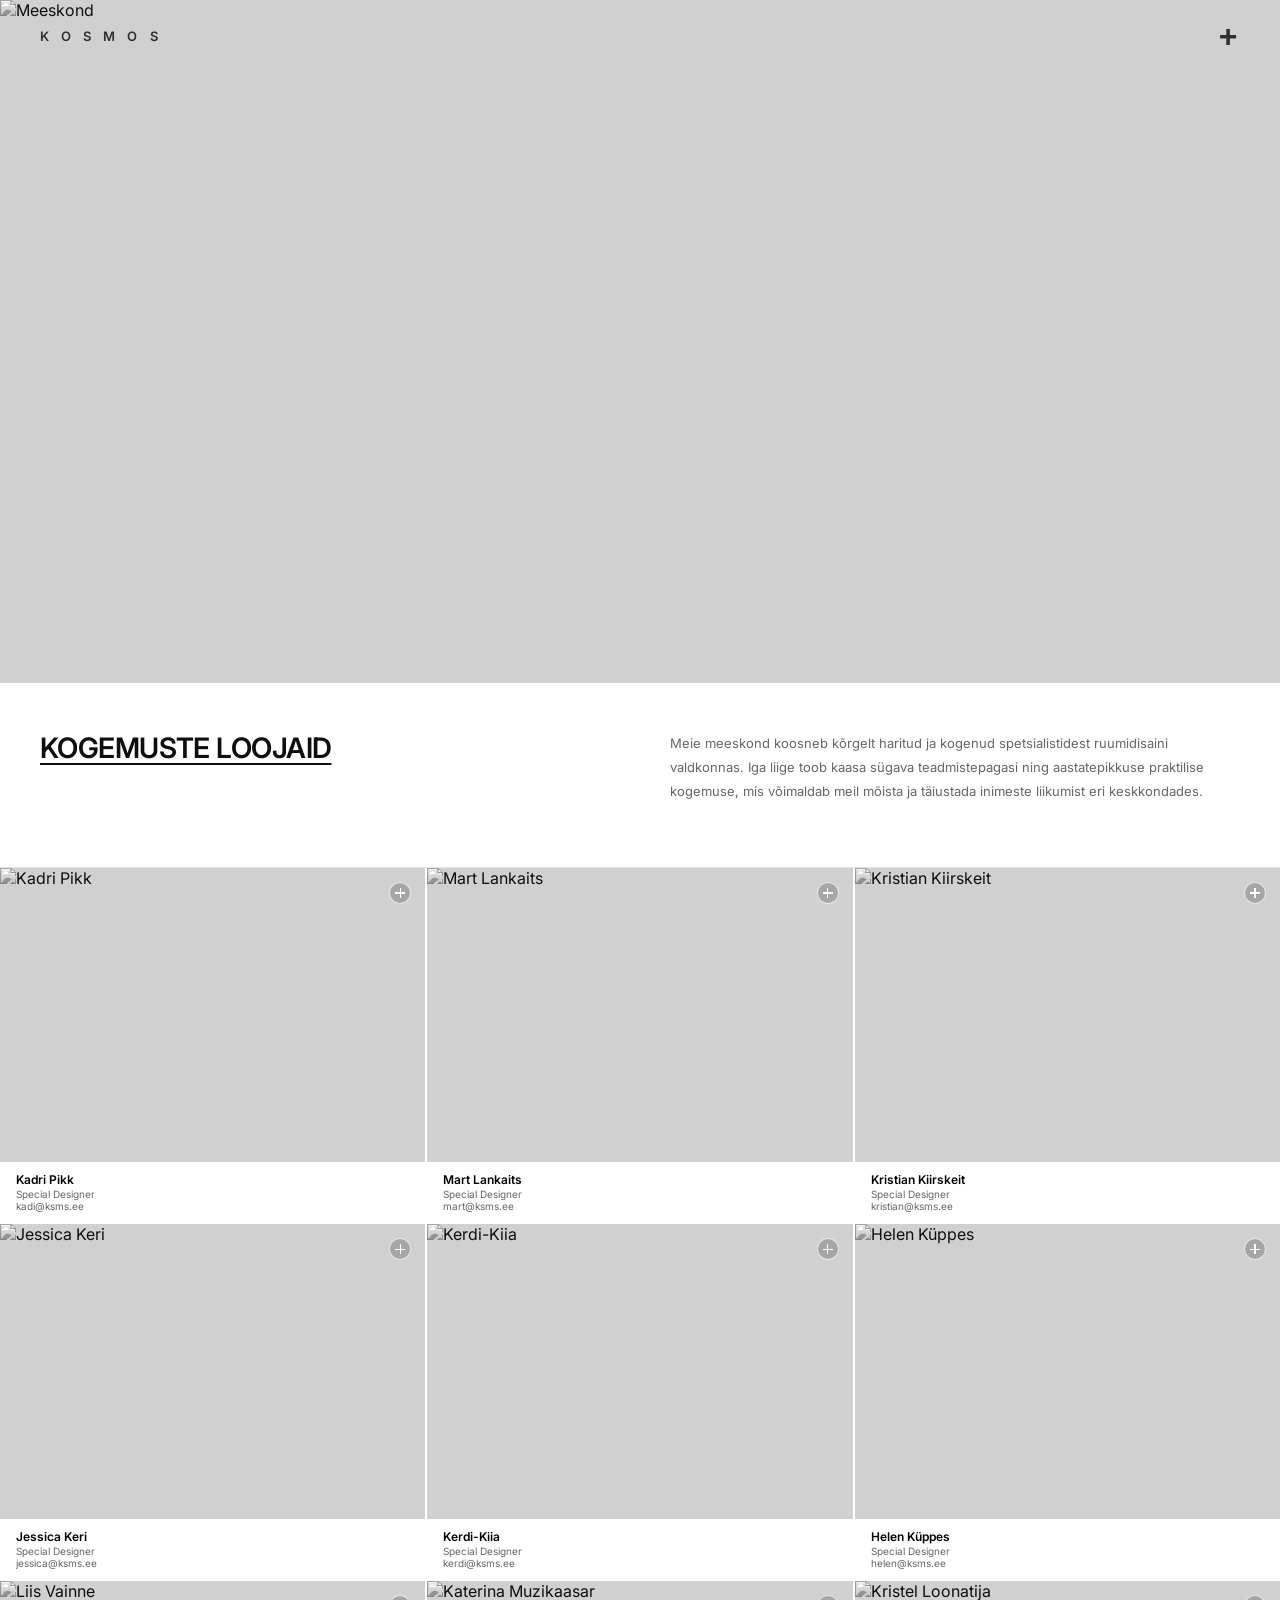
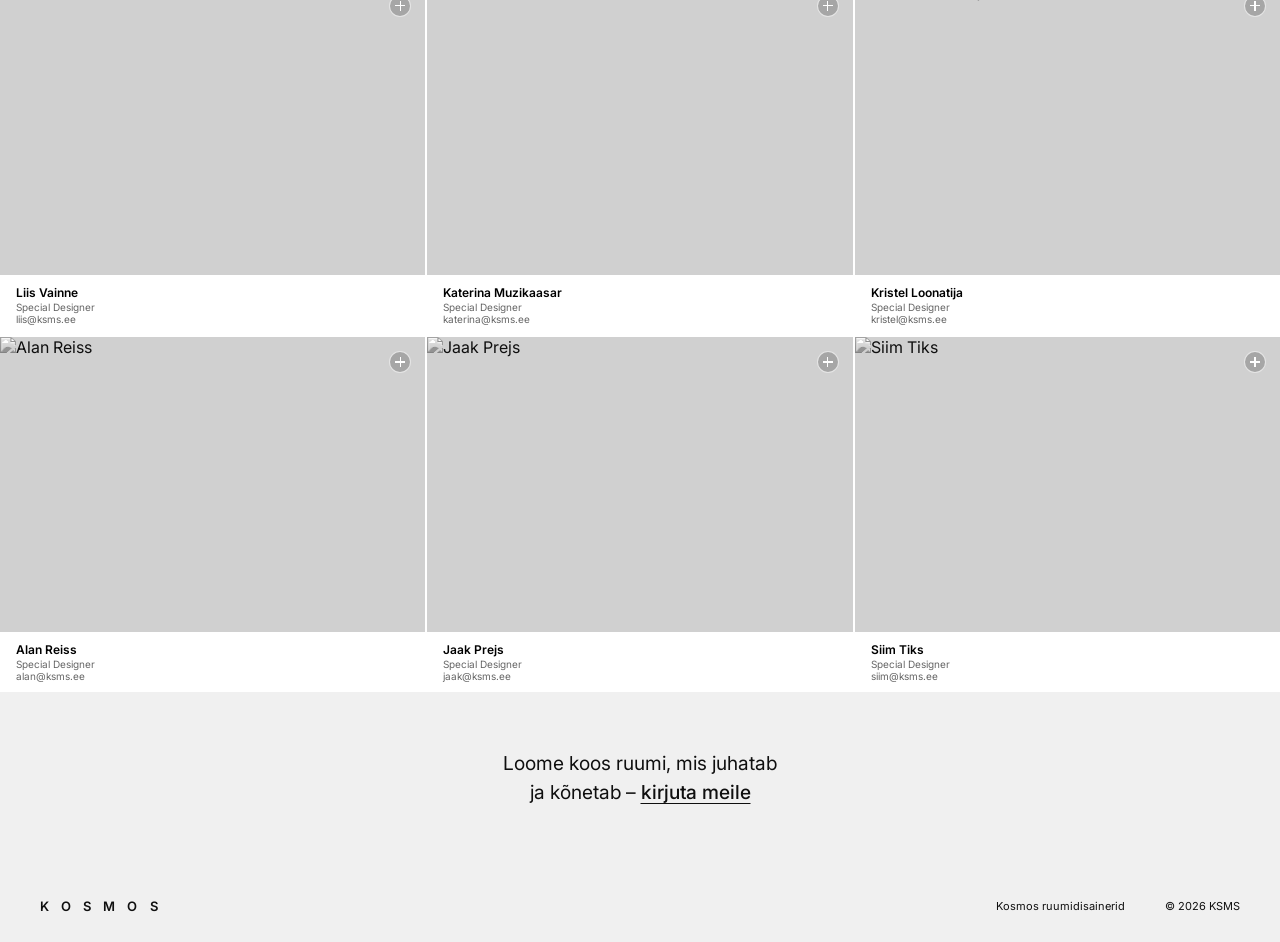
==== inimesed.html @ 6a8a9b2d "Misc" ====
<!DOCTYPE html>
<html lang="et">
<head>
<meta charset="UTF-8">
<meta name="viewport" content="width=device-width, initial-scale=1.0">
<title>Inimesed — KOSMOS</title>
<link rel="stylesheet" href="assets/kosmos.css">
</head>
<body>
<nav class="site-nav">
  <a href="index.html" class="logo">K O S M O S</a>
  <button class="menu-btn" id="menuBtn" aria-label="Menu">
    <span class="menu-symbol" id="menuSymbol">+</span>
  </button>
</nav>

<div class="menu-overlay" id="menuOverlay">
  <nav class="menu-nav-links">
    <a href="projektid.html">Projektid</a>
    <a href="teenused.html">Teenused</a>
    <a href="inimesed.html">Inimesed</a>
    <a href="kontakt.html">Kontakt</a>
  </nav>
  <div class="menu-contact">
    <div class="contact-block"><strong>KSMS OÜ</strong> Saarineni maja<br>Pärnu mnt 10, 10148 Tallinn<br>B korpus, 4 korrus</div>
    <div class="contact-block"><a href="https://www.linkedin.com/company/kosmos-ruumidisainerid">LinkedIn</a><br><a href="#">Instagram</a></div>
    <div class="contact-block"><strong>Mart Lankots</strong> 5645 6777<br><a href="mailto:mart@ksms.ee">mart@ksms.ee</a></div>
    <div class="contact-block"><strong>Kadri Pukk</strong> 5333 7278<br><a href="mailto:kadri@ksms.ee">kadri@ksms.ee</a></div>
  </div>
</div>
<div class="menu-backdrop" id="menuBackdrop"></div>

<main class="page-content">

  <div class="hero-image-people reveal">
    <img src="https://upload.wikimedia.org/wikipedia/commons/thumb/3/3a/Cat03.jpg/1280px-Cat03.jpg" alt="Meeskond" loading="lazy">
  </div>

  <div class="intro-section reveal">
    <h1>Kogemuste loojaid</h1>
    <p class="intro-text">Meie meeskond koosneb kõrgelt haritud ja kogenud spetsialistidest ruumidisaini valdkonnas. Iga liige toob kaasa sügava teadmistepagasi ning aastatepikkuse praktilise kogemuse, mis võimaldab meil mõista ja täiustada inimeste liikumist eri keskkondades.</p>
  </div>

  <div class="people-grid reveal" id="peopleGrid">
    <div class="person-card" data-person="kadri">
      <img src="https://upload.wikimedia.org/wikipedia/commons/thumb/0/0c/GoldenGateBridge-001.jpg/1280px-GoldenGateBridge-001.jpg" alt="Kadri Pikk" loading="lazy">
      <div class="person-expand"></div>
      <div class="person-caption"><div class="person-name">Kadri Pikk</div><div class="person-role">Special Designer</div><div class="person-contact"><a href="mailto:kadi@ksms.ee">kadi@ksms.ee</a></div></div>
      <div class="person-bio-overlay"></div>
    </div>
    <div class="person-card" data-person="mart">
      <img src="https://upload.wikimedia.org/wikipedia/commons/thumb/1/10/Empire_State_Building_%28aerial_view%29.jpg/1280px-Empire_State_Building_%28aerial_view%29.jpg" alt="Mart Lankaits" loading="lazy">
      <div class="person-expand"></div>
      <div class="person-caption"><div class="person-name">Mart Lankaits</div><div class="person-role">Special Designer</div><div class="person-contact"><a href="mailto:mart@ksms.ee">mart@ksms.ee</a></div></div>
      <div class="person-bio-overlay"></div>
    </div>
    <div class="person-card" data-person="kristian">
      <img src="https://upload.wikimedia.org/wikipedia/commons/thumb/b/b9/Above_Gotham.jpg/1280px-Above_Gotham.jpg" alt="Kristian Kiirskeit" loading="lazy">
      <div class="person-expand"></div>
      <div class="person-caption"><div class="person-name">Kristian Kiirskeit</div><div class="person-role">Special Designer</div><div class="person-contact"><a href="mailto:kristian@ksms.ee">kristian@ksms.ee</a></div></div>
      <div class="person-bio-overlay"></div>
    </div>
    <div class="person-card" data-person="jessica">
      <img src="https://upload.wikimedia.org/wikipedia/commons/thumb/3/3a/Cat03.jpg/1280px-Cat03.jpg" alt="Jessica Keri" loading="lazy">
      <div class="person-expand"></div>
      <div class="person-caption"><div class="person-name">Jessica Keri</div><div class="person-role">Special Designer</div><div class="person-contact"><a href="mailto:jessica@ksms.ee">jessica@ksms.ee</a></div></div>
      <div class="person-bio-overlay"></div>
    </div>
    <div class="person-card" data-person="kerdi">
      <img src="https://upload.wikimedia.org/wikipedia/commons/thumb/0/0c/GoldenGateBridge-001.jpg/1280px-GoldenGateBridge-001.jpg" alt="Kerdi-Kiia" loading="lazy">
      <div class="person-expand"></div>
      <div class="person-caption"><div class="person-name">Kerdi-Kiia</div><div class="person-role">Special Designer</div><div class="person-contact"><a href="mailto:kerdi@ksms.ee">kerdi@ksms.ee</a></div></div>
      <div class="person-bio-overlay"></div>
    </div>
    <div class="person-card" data-person="helen">
      <img src="https://upload.wikimedia.org/wikipedia/commons/thumb/1/10/Empire_State_Building_%28aerial_view%29.jpg/1280px-Empire_State_Building_%28aerial_view%29.jpg" alt="Helen Küppes" loading="lazy">
      <div class="person-expand"></div>
      <div class="person-caption"><div class="person-name">Helen Küppes</div><div class="person-role">Special Designer</div><div class="person-contact"><a href="mailto:helen@ksms.ee">helen@ksms.ee</a></div></div>
      <div class="person-bio-overlay"></div>
    </div>
    <div class="person-card" data-person="liis">
      <img src="https://upload.wikimedia.org/wikipedia/commons/thumb/b/b9/Above_Gotham.jpg/1280px-Above_Gotham.jpg" alt="Liis Vainne" loading="lazy">
      <div class="person-expand"></div>
      <div class="person-caption"><div class="person-name">Liis Vainne</div><div class="person-role">Special Designer</div><div class="person-contact"><a href="mailto:liis@ksms.ee">liis@ksms.ee</a></div></div>
      <div class="person-bio-overlay"></div>
    </div>
    <div class="person-card" data-person="katerina">
      <img src="https://upload.wikimedia.org/wikipedia/commons/thumb/3/3a/Cat03.jpg/1280px-Cat03.jpg" alt="Katerina Muzikaasar" loading="lazy">
      <div class="person-expand"></div>
      <div class="person-caption"><div class="person-name">Katerina Muzikaasar</div><div class="person-role">Special Designer</div><div class="person-contact"><a href="mailto:katerina@ksms.ee">katerina@ksms.ee</a></div></div>
      <div class="person-bio-overlay"></div>
    </div>
    <div class="person-card" data-person="kristel">
      <img src="https://upload.wikimedia.org/wikipedia/commons/thumb/0/0c/GoldenGateBridge-001.jpg/1280px-GoldenGateBridge-001.jpg" alt="Kristel Loonatija" loading="lazy">
      <div class="person-expand"></div>
      <div class="person-caption"><div class="person-name">Kristel Loonatija</div><div class="person-role">Special Designer</div><div class="person-contact"><a href="mailto:kristel@ksms.ee">kristel@ksms.ee</a></div></div>
      <div class="person-bio-overlay"></div>
    </div>
    <div class="person-card" data-person="alan">
      <img src="https://upload.wikimedia.org/wikipedia/commons/thumb/1/10/Empire_State_Building_%28aerial_view%29.jpg/1280px-Empire_State_Building_%28aerial_view%29.jpg" alt="Alan Reiss" loading="lazy">
      <div class="person-expand"></div>
      <div class="person-caption"><div class="person-name">Alan Reiss</div><div class="person-role">Special Designer</div><div class="person-contact"><a href="mailto:alan@ksms.ee">alan@ksms.ee</a></div></div>
      <div class="person-bio-overlay"></div>
    </div>
    <div class="person-card" data-person="jaak">
      <img src="https://upload.wikimedia.org/wikipedia/commons/thumb/b/b9/Above_Gotham.jpg/1280px-Above_Gotham.jpg" alt="Jaak Prejs" loading="lazy">
      <div class="person-expand"></div>
      <div class="person-caption"><div class="person-name">Jaak Prejs</div><div class="person-role">Special Designer</div><div class="person-contact"><a href="mailto:jaak@ksms.ee">jaak@ksms.ee</a></div></div>
      <div class="person-bio-overlay"></div>
    </div>
    <div class="person-card" data-person="siim">
      <img src="https://upload.wikimedia.org/wikipedia/commons/thumb/3/3a/Cat03.jpg/1280px-Cat03.jpg" alt="Siim Tiks" loading="lazy">
      <div class="person-expand"></div>
      <div class="person-caption"><div class="person-name">Siim Tiks</div><div class="person-role">Special Designer</div><div class="person-contact"><a href="mailto:siim@ksms.ee">siim@ksms.ee</a></div></div>
      <div class="person-bio-overlay"></div>
    </div>
  </div>

  <div class="footer-cta reveal">
    <p>Loome koos ruumi, mis juhatab</p>
    <p>ja kõnetab – <a href="kontakt.html">kirjuta meile</a></p>
  </div>

</main>
<footer>
  <span class="logo-footer">K O S M O S</span>
  <div class="footer-right"><span>Kosmos ruumidisainerid</span><span>© 2026 KSMS</span></div>
</footer>
<script src="assets/kosmos.js"></script>
</body>
</html>
---- assets/kosmos.css ----
@import url('https://fonts.googleapis.com/css2?family=Inter:wght@300;400;500;600;700&display=swap');

*, *::before, *::after { box-sizing: border-box; margin: 0; padding: 0; }

:root {
  --black: #0f0f0f;
  --white: #ffffff;
  --page-bg: #ffffff;
  --footer-bg: #f0f0f0;
  --border: rgba(0,0,0,0.1);
  --text-muted: #666;
  --gray-img: #d0d0d0;
}

html { scroll-behavior: smooth; }

body {
  background: var(--page-bg);
  color: var(--black);
  font-family: 'Inter', sans-serif;
  overflow-x: hidden;
}

/* ── NAV ── */
.site-nav {
  position: fixed; top: 0; left: 0; right: 0; z-index: 100;
  display: flex; align-items: center; justify-content: space-between;
  padding: 24px 40px;
  mix-blend-mode: difference;
}
.logo {
  font-size: 13px; letter-spacing: 0.35em; font-weight: 600;
  color: #fff; text-decoration: none;
}
.menu-btn {
  background: none; border: none; color: #fff;
  display: flex; align-items: center; gap: 10px;
  transition: opacity 0.2s; cursor: pointer;
}
.menu-btn:hover { opacity: 0.5; }
.menu-symbol {
  width: 24px; height: 24px;
  border: 0 solid #fff; border-radius: 50%;
  display: flex; align-items: center; justify-content: center;
  font-size: 32px; font-weight: 700; line-height: 1;
  transition: transform 0.4s cubic-bezier(0.77,0,0.175,1);
}
.menu-btn.open .menu-symbol { transform: rotate(45deg); }

/* ── MENU OVERLAY ── */
.menu-overlay {
  position: fixed; top: 0; right: 0;
  width: 400px; height: 100vh;
  background: var(--white); color: var(--black);
  z-index: 90;
  transform: translateX(100%);
  transition: transform 0.6s cubic-bezier(0.77,0,0.175,1);
  padding: 88px 52px 52px; overflow-y: auto;
}
.menu-overlay.open { transform: translateX(0); }
.menu-nav-links { display: flex; flex-direction: column; margin-bottom: 40px; }
.menu-nav-links a {
  display: block; font-size: 24px; font-weight: 600;
  letter-spacing: -0.02em; color: #000; text-decoration: none;
  line-height: 1.15; border-bottom: 1px solid rgba(0,0,0,0.1);
  padding: 14px 0; text-align: left;
}
.menu-nav-links a:first-child { border-top: 0px solid rgba(0,0,0,0.1); }
.menu-nav-links a:hover { text-decoration: underline; text-underline-offset: 4px; text-decoration-thickness: 2px; }
.menu-nav-links a.active { text-decoration: underline; text-underline-offset: 4px; }
.menu-contact {
  font-size: 16px; line-height: 2; color: var(--text-muted);
  border-top: 0px solid var(--border); padding-top: 32px;
}
.menu-contact strong { color: #000; display: block; margin-bottom: 2px; font-weight: 600; font-size: 16px; letter-spacing: 0.05em; }
.menu-contact .contact-block { margin-bottom: 20px; }
.menu-contact a { color: var(--black); text-decoration: none; }
.menu-contact a:hover { color: #000; }
.menu-backdrop {
  position: fixed; inset: 0; background: rgba(0,0,0,0.3);
  z-index: 80; opacity: 0; pointer-events: none; transition: opacity 0.4s;
}
.menu-backdrop.open { opacity: 1; pointer-events: all; }

/* ── SHARED IMAGE CARD ── */
.img-card {
  position: relative;
  aspect-ratio: 3 / 2.5;
  background: var(--gray-img);
  overflow: hidden;
}
.img-card img {
  width: 100%; height: 100%;
  object-fit: cover; display: block;
  filter: grayscale(100%);
  transition: transform 0.6s cubic-bezier(0.25,0.46,0.45,0.94), filter 0.4s;
}
.img-card:hover img { transform: scale(1.04); filter: grayscale(0%); }
.img-card-caption {
  position: absolute; bottom: 0; left: 0; right: 0;
  padding: 10px 16px; background: #fff;
}
.img-card-tag { font-size: 9px; letter-spacing: 0.15em; text-transform: uppercase; color: #000; margin-bottom: 2px; }
.img-card-name { font-size: 13px; font-weight: 600; color: #000; }

/* ── FOOTER CTA ── */
.footer-cta {
  background: var(--footer-bg); padding: 60px 30px;
  text-align: center; border-top: 0px solid var(--border);
}
.footer-cta p { font-size: clamp(13px,1.5vw,30px); line-height: 1.2; color: var(--black); margin-bottom: 6px; }
.footer-cta a { color: var(--black); text-decoration: underline; text-underline-offset: 4px; font-weight: 500; }


/* ── FOOTER ── */
footer {
  background: var(--footer-bg); padding: 28px 40px;
  display: flex; justify-content: space-between; align-items: center;
  border-top: 0px solid var(--border);
}
footer .logo-footer { font-size: 13px; letter-spacing: 0.35em; font-weight: 600; color: var(--black); }
footer .footer-right { display: flex; gap: 40px; }
footer .footer-right span { font-size: 11px; font-weight: 400; }

/* ── SCROLL REVEAL ── */
.reveal { opacity: 0; transform: translateY(20px); transition: opacity 0.6s ease, transform 0.6s ease; }
.reveal.visible { opacity: 1; transform: none; }

/* ── ABOUT ROW (shared across pages) ── */
.about-row {
  display: grid; grid-template-columns: 1fr 1fr;
  gap: 60px; padding: 40px 40px 80px;
  border-top: 1px solid var(--border);
}
.about-link {
  font-size: 13px; color: var(--black);
  text-decoration: none; font-weight: 500;
  display: inline-flex; align-items: center; gap: 8px;
  transition: gap 0.2s;
}
.about-link:hover { gap: 14px; }
.about-text { font-size: 12.5px; line-height: 1.8; color: var(--black); }
.about-text p + p { margin-top: 16px; }

/* ══════════════════════════════
   PAGE: kosmos.html (home)
══════════════════════════════ */
.hero {
  position: relative; width: 100%; height: 100vh;
  overflow: hidden; background: #111;
}
.hero-canvas { position: absolute; inset: 0; width: 100%; height: 100%; }
.hero-wordmark {
  position: absolute; bottom: 48px; left: 40px;
  font-size: 12px; letter-spacing: 0.4em; font-weight: 600;
  color: rgba(255,255,255,0.6);
  display: none;
}
.headline-section { padding: 80px 40px 60px; max-width: 900px; }
.headline-section h1 {
  font-size: clamp(18px, 2.8vw, 44px);
  font-weight: 600; line-height: 1.25; letter-spacing: -0.02em;
  text-transform: uppercase; text-decoration: underline;
  text-underline-offset: 6px; text-decoration-thickness: 2px; color: var(--black);
}
.projects-grid-home {
  padding: 0 40px 40px;
  display: grid; grid-template-columns: 1fr 1fr; gap: 2px;
}
.all-projects { padding: 48px 40px; border-top: 1px solid var(--border); }
.all-projects a {
  font-size: 13px; color: var(--black); font-weight: 500;
  text-decoration: none; display: inline-flex; align-items: center; gap: 10px; transition: gap 0.2s;
}
.all-projects a:hover { gap: 18px; }

/* ══════════════════════════════
   PAGE: projektid.html
══════════════════════════════ */
/* .page-content { padding-top: 88px; } */
.page-header {
  display: flex; align-items: flex-start; justify-content: space-between;
  gap: 40px; padding: 28px 40px 24px; border-bottom: 1px solid var(--border);
}
.page-title {
  font-size: 13px; font-weight: 700; letter-spacing: 0.06em;
  text-transform: uppercase; color: var(--black); white-space: nowrap;
}
.filters {
  display: flex; flex-wrap: wrap; justify-content: flex-end;
  gap: 4px 0; max-width: 60%; text-align: right; line-height: 1.7;
}
.filter-btn {
  background: none; border: none; cursor: pointer;
  font-family: 'Inter', sans-serif; font-size: 13px;
  color: var(--text-muted); padding: 0; transition: color 0.15s;
}
.filter-btn:hover { color: var(--black); }
.filter-btn.active {
  color: var(--black); text-decoration: underline;
  text-underline-offset: 3px; text-decoration-thickness: 1.5px;
}
.filter-sep { font-size: 13px; color: var(--text-muted); padding: 0 6px; user-select: none; }
.projects-grid { display: grid; grid-template-columns: 1fr 1fr; gap: 2px; }
.project-item {
  position: relative; aspect-ratio: 3 / 2.5;
  background: var(--gray-img); overflow: hidden; cursor: pointer;
}
.project-item img {
  width: 100%; height: 100%; object-fit: cover; display: block;
  filter: grayscale(100%);
  transition: transform 0.6s cubic-bezier(0.25,0.46,0.45,0.94), filter 0.4s;
}
.project-item:hover img { transform: scale(1.04); filter: grayscale(0%); }
.project-caption { position: absolute; bottom: 0; left: 0; right: 0; padding: 10px 16px; background: #fff; }
.project-tag { font-size: 9px; letter-spacing: 0.15em; text-transform: uppercase; color: #000; margin-bottom: 2px; }
.project-name { font-size: 13px; font-weight: 600; color: #000; }
.project-item.hidden { display: none; }

/* ══════════════════════════════
   PAGE: project.html (single)
══════════════════════════════ */
.breadcrumb-row {
  display: flex; align-items: center; justify-content: space-between;
  padding: 20px 40px; border-bottom: 1px solid var(--border);
}
.breadcrumb { font-size: 12px; color: var(--text-muted); display: flex; align-items: center; gap: 8px; }
.breadcrumb a { color: var(--text-muted); text-decoration: none; }
.breadcrumb a:hover { color: var(--black); text-decoration: underline; text-underline-offset: 3px; }
.breadcrumb-sep { color: var(--border); }
.project-nav { display: flex; align-items: center; gap: 24px; }
.project-nav a { font-size: 12px; color: var(--text-muted); text-decoration: none; display: flex; align-items: center; gap: 6px; transition: color 0.15s; }
.project-nav a:hover { color: var(--black); }

.hero-image { width: 100%; aspect-ratio: 16 / 7; background: var(--gray-img); overflow: hidden; position: relative; }
.hero-image img { width: 100%; height: 100%; object-fit: cover; display: block; filter: grayscale(100%); transition: filter 0.8s; }
.hero-image:hover img { filter: grayscale(0%); }

.project-intro { display: grid; grid-template-columns: 1fr 1fr; gap: 60px; padding: 48px 40px 56px; border-bottom: 1px solid var(--border); }
.project-intro-left h1 { font-size: clamp(22px, 3vw, 30px); font-weight: 700; letter-spacing: -0.025em; line-height: 1.1; text-transform: uppercase; text-decoration: underline; text-underline-offset: 6px; text-decoration-thickness: 2px; color: var(--black); margin-bottom: 24px; }
.project-intro-left p { font-size: 13px; line-height: 1.85; color: var(--text-muted); max-width: 480px; }
.project-intro-left p + p { margin-top: 14px; }
.project-meta { display: grid; grid-template-columns: 1fr 1fr; gap: 28px 32px; align-content: start; padding-top: 4px; }
.meta-item label { display: block; font-size: 9px; font-weight: 600; text-transform: uppercase; letter-spacing: 0.15em; color: #aaa; margin-bottom: 5px; }
.meta-item span, .meta-item a { font-size: 12.5px; color: var(--black); text-decoration: none; line-height: 1.6; }
.meta-item a:hover { text-decoration: underline; text-underline-offset: 3px; }
.meta-item.full { grid-column: 1 / -1; }

.images-grid { display: grid; grid-template-columns: 1fr 1fr; gap: 2px; }
.img-cell { position: relative; aspect-ratio: 3 / 2.5; background: var(--gray-img); overflow: hidden; }
.img-cell img { width: 100%; height: 100%; object-fit: cover; display: block; filter: grayscale(100%); transition: transform 0.6s cubic-bezier(0.25,0.46,0.45,0.94), filter 0.4s; }
.img-cell:hover img { transform: scale(1.04); filter: grayscale(0%); }
.img-caption { position: absolute; bottom: 0; left: 0; right: 0; padding: 10px 16px; background: #fff; }
.img-caption-tag { font-size: 9px; letter-spacing: 0.15em; text-transform: uppercase; color: #000; margin-bottom: 2px; }
.img-caption-name { font-size: 12px; font-weight: 600; color: #000; }
.img-cell.wide { grid-column: 1 / -1; aspect-ratio: 16 / 6; }

.content-row { display: grid; grid-template-columns: 1fr 1fr; gap: 2px; border-top: 1px solid var(--border); }
.content-row.reverse .text-block { order: 2; }
.content-row.reverse .img-cell { order: 1; }
.text-block { padding: 56px 40px; display: flex; flex-direction: column; justify-content: center; }
.text-block h2 { font-size: clamp(16px, 2vw, 24px); font-weight: 700; letter-spacing: -0.02em; color: var(--black); margin-bottom: 20px; line-height: 1.2; }
.text-block p { font-size: 13px; line-height: 1.85; color: var(--text-muted); }
.text-block p + p { margin-top: 12px; }

.quote-block { padding: 72px 40px; border-top: 1px solid var(--border); border-bottom: 1px solid var(--border); max-width: 760px; }
.quote-block blockquote { font-size: clamp(18px, 2.5vw, 30px); font-weight: 600; letter-spacing: -0.02em; line-height: 1.3; color: var(--black); margin-bottom: 20px; }
.quote-block cite { font-size: 12px; color: var(--text-muted); font-style: normal; }

.related-section { border-top: 1px solid var(--border); }
.related-header { padding: 32px 40px 24px; display: flex; align-items: center; justify-content: space-between; border-bottom: 1px solid var(--border); }
.related-header span { font-size: 11px; font-weight: 600; text-transform: uppercase; letter-spacing: 0.15em; color: var(--text-muted); }
.related-header a { font-size: 13px; color: var(--black); font-weight: 500; text-decoration: none; display: inline-flex; align-items: center; gap: 8px; transition: gap 0.2s; }
.related-header a:hover { gap: 14px; }
.related-grid { display: grid; grid-template-columns: repeat(3, 1fr); gap: 2px; }
.related-grid .img-cell { aspect-ratio: 3 / 2.5; }

/* ══════════════════════════════
   PAGE: teenused.html
══════════════════════════════ */
.hero-section { padding: 48px 40px 72px; border-bottom: 1px solid var(--border); }
.hero-section h1 { font-size: clamp(22px, 3.5vw, 30px); font-weight: 600; line-height: 1.1; letter-spacing: -0.025em; text-transform: uppercase; text-decoration: underline; text-underline-offset: 6px; text-decoration-thickness: 2px; max-width: 520px; margin-bottom: 72px; }
.services-headline { padding: 64px 40px 48px; border-bottom: 1px solid var(--border); }
.services-headline h2 { font-size: clamp(18px, 2.8vw, 34px); font-weight: 600; line-height: 1.15; letter-spacing: -0.02em; text-transform: uppercase; text-decoration: underline; text-underline-offset: 6px; text-decoration-thickness: 2px; max-width: 600px; }

.accordion-list { border-bottom: 1px solid var(--border); }
.accordion-item { border-top: 1px solid var(--border); }
.accordion-trigger { width: 100%; background: none; border: none; display: flex; align-items: center; justify-content: space-between; padding: 22px 40px; cursor: pointer; text-align: left; transition: background 0.15s; }
.accordion-trigger:hover { background: rgba(0,0,0,0.02); }
.accordion-trigger span { font-size: 15px; font-weight: 500; color: var(--black); letter-spacing: -0.01em; }
.accordion-icon { width: 20px; height: 20px; flex-shrink: 0; position: relative; margin-left: 24px; }
.accordion-icon::before, .accordion-icon::after { content: ''; position: absolute; background: var(--black); border-radius: 1px; transition: transform 0.35s cubic-bezier(0.77,0,0.175,1), opacity 0.35s; }
.accordion-icon::before { width: 14px; height: 1.5px; top: 50%; left: 50%; transform: translate(-50%,-50%); }
.accordion-icon::after { width: 1.5px; height: 14px; top: 50%; left: 50%; transform: translate(-50%,-50%); }
.accordion-item.open .accordion-icon::after { transform: translate(-50%,-50%) rotate(90deg); opacity: 0; }
.accordion-body { display: grid; grid-template-rows: 0fr; transition: grid-template-rows 0.4s cubic-bezier(0.77,0,0.175,1); }
.accordion-item.open .accordion-body { grid-template-rows: 1fr; }
.accordion-inner { overflow: hidden; }
.accordion-content { display: grid; grid-template-columns: 1fr 1fr 1fr; gap: 40px; padding: 0 40px 48px; border-top: 1px solid var(--border); }
.acc-image { position: relative; aspect-ratio: 3 / 2.5; background: var(--gray-img); overflow: hidden; }
.acc-image img { width: 100%; height: 100%; object-fit: cover; display: block; filter: grayscale(100%); transition: filter 0.4s, transform 0.6s; }
.acc-image:hover img { filter: grayscale(0%); transform: scale(1.04); }
.acc-image-caption { position: absolute; bottom: 0; left: 0; right: 0; padding: 10px 14px; background: #fff; font-size: 10px; color: var(--text-muted); }
.acc-text h3 { font-size: 16px; font-weight: 600; line-height: 1.3; letter-spacing: -0.01em; margin-bottom: 16px; color: var(--black); }
.acc-text .acc-intro { font-size: 11px; font-weight: 600; text-transform: uppercase; letter-spacing: 0.1em; color: var(--text-muted); margin-bottom: 10px; }
.acc-text p { font-size: 12.5px; line-height: 1.8; color: var(--text-muted); }
.acc-text p + p { margin-top: 10px; }
.acc-list { border-left: 1px solid var(--border); padding-left: 32px; }
.acc-list ul { list-style: none; }
.acc-list li { font-size: 12px; color: var(--text-muted); line-height: 1.6; padding: 10px 0; border-bottom: 1px solid var(--border); }
.acc-list li:first-child { border-top: 1px solid var(--border); }

/* ══════════════════════════════
   PAGE: inimesed.html
══════════════════════════════ */
.hero-image-people { position: relative; width: 100%; aspect-ratio: 3 / 1.6; background: var(--gray-img); overflow: hidden; }
.hero-image-people img { width: 100%; height: 100%; object-fit: cover; object-position: center top; display: block; filter: grayscale(100%); transition: filter 0.6s; }
.hero-image-people:hover img { filter: grayscale(0%); }
.intro-section { display: grid; grid-template-columns: 1fr 1fr; gap: 60px; padding: 48px 40px 64px; border-bottom: 1px solid var(--border); }
.intro-section h1 { font-size: clamp(18px, 2.2vw, 30px); font-weight: 600; letter-spacing: -0.02em; text-transform: uppercase; text-decoration: underline; text-underline-offset: 5px; text-decoration-thickness: 2px; color: var(--black); align-self: start; }
.intro-text { font-size: 13px; line-height: 1.85; color: var(--text-muted); }
.people-grid { display: grid; grid-template-columns: repeat(3, 1fr); gap: 2px; }
.person-card { position: relative; aspect-ratio: 3 / 2.5; background: var(--gray-img); overflow: hidden; cursor: pointer; }
.person-card img { width: 100%; height: 100%; object-fit: cover; object-position: center top; display: block; filter: grayscale(100%); transition: transform 0.6s cubic-bezier(0.25,0.46,0.45,0.94), filter 0.4s; }
.person-card:hover img, .person-card.active img { transform: scale(1.03); filter: grayscale(0%); }
.person-caption { position: absolute; bottom: 0; left: 0; right: 0; padding: 10px 16px; background: #fff; }
.person-name { font-size: 12px; font-weight: 600; color: #000; margin-bottom: 1px; }
.person-role { font-size: 10px; color: var(--text-muted); }
.person-contact { font-size: 10px; color: var(--text-muted); }
.person-contact a { color: var(--text-muted); text-decoration: none; }
.person-contact a:hover { color: #000; text-decoration: underline; }
.person-expand { position: absolute; top: 14px; right: 14px; width: 22px; height: 22px; border: 1.5px solid rgba(255,255,255,0.7); border-radius: 50%; display: flex; align-items: center; justify-content: center; background: rgba(0,0,0,0.2); transition: background 0.2s, border-color 0.2s; }
.person-expand::before, .person-expand::after { content: ''; position: absolute; background: #fff; }
.person-expand::before { width: 10px; height: 1.5px; }
.person-expand::after { width: 1.5px; height: 10px; transition: transform 0.3s, opacity 0.3s; }
.person-card.active .person-expand::after { transform: rotate(90deg); opacity: 0; }
.person-card:hover .person-expand { background: rgba(0,0,0,0.5); border-color: rgba(255,255,255,1); }
.person-bio-overlay { position: absolute; inset: 0; background: #fff; transform: translateY(100%); transition: transform 0.45s cubic-bezier(0.77,0,0.175,1); display: flex; flex-direction: column; padding: 20px 18px 18px; overflow-y: auto; z-index: 2; }
.person-card.active .person-bio-overlay { transform: translateY(0); }
.bio-close { position: absolute; top: 12px; right: 12px; width: 22px; height: 22px; border: 1.5px solid rgba(0,0,0,0.25); border-radius: 50%; display: flex; align-items: center; justify-content: center; cursor: pointer; background: none; transition: border-color 0.2s; flex-shrink: 0; }
.bio-close:hover { border-color: var(--black); }
.bio-close::before, .bio-close::after { content: ''; position: absolute; width: 10px; height: 1.5px; background: var(--black); }
.bio-close::before { transform: rotate(45deg); }
.bio-close::after { transform: rotate(-45deg); }
.bio-overlay-name { font-size: 13px; font-weight: 700; color: var(--black); margin-bottom: 2px; padding-right: 28px; }
.bio-overlay-role { font-size: 9px; font-weight: 600; text-transform: uppercase; letter-spacing: 0.12em; color: var(--text-muted); margin-bottom: 14px; }
.bio-overlay-text { font-size: 11px; line-height: 1.75; color: var(--text-muted); flex: 1; margin-bottom: 14px; }
.bio-overlay-contact { font-size: 11px; line-height: 1.8; color: var(--text-muted); border-top: 1px solid var(--border); padding-top: 12px; }
.bio-overlay-contact a { color: var(--text-muted); text-decoration: none; }
.bio-overlay-contact a:hover { color: var(--black); text-decoration: underline; }
.bio-overlay-projects { margin-top: 12px; border-top: 1px solid var(--border); padding-top: 12px; }
.bio-overlay-projects-label { font-size: 8px; font-weight: 600; text-transform: uppercase; letter-spacing: 0.15em; color: #aaa; margin-bottom: 8px; }
.bio-overlay-projects ul { list-style: none; }
.bio-overlay-projects li { font-size: 11px; color: var(--text-muted); border-bottom: 1px solid var(--border); padding: 6px 0; }
.bio-overlay-projects li:first-child { border-top: 1px solid var(--border); }
.bio-overlay-projects a { color: var(--text-muted); text-decoration: none; }
.bio-overlay-projects a:hover { color: var(--black); text-decoration: underline; }

/* ══════════════════════════════
   PAGE: kontakt.html
══════════════════════════════ */
.kontakt-page { padding-top: 100px; }
.top-section { position: relative; padding: 56px 40px 80px; border-bottom: 1px solid var(--border); min-height: 260px; }
.top-headline h1 { font-size: clamp(28px, 4.5vw, 44px); font-weight: 600; line-height: 1.05; letter-spacing: -0.03em; text-transform: uppercase; text-decoration: underline; text-underline-offset: 7px; text-decoration-thickness: 2px; color: var(--black); max-width: 55%; }
.top-contacts { position: absolute; top: 56px; right: 40px; display: grid; grid-template-columns: 1fr 1fr; gap: 40px 48px; width: 42%; }
.contact-person strong { display: block; font-size: 13px; font-weight: 600; color: var(--black); text-decoration: underline; text-underline-offset: 3px; margin-bottom: 6px; }
.contact-person p { font-size: 13px; line-height: 1.8; color: var(--text-muted); }
.contact-person a { color: var(--text-muted); text-decoration: none; }
.contact-person a:hover { color: var(--black); text-decoration: underline; text-underline-offset: 3px; }
.social-links { font-size: 13px; line-height: 1.8; }
.social-links a { display: block; color: var(--black); text-decoration: none; font-weight: 400; }
.social-links a:hover { text-decoration: underline; text-underline-offset: 3px; }
.map-section { display: grid; grid-template-columns: 3fr 2fr; border-bottom: 1px solid var(--border); }
.map-cell { position: relative; aspect-ratio: 3 / 2.5; background: var(--gray-img); overflow: hidden; border-right: 1px solid var(--border); }
.map-cell img { width: 100%; height: 100%; object-fit: cover; display: block; filter: grayscale(100%); transition: filter 0.4s; }
.map-cell:hover img { filter: grayscale(0%); }
.map-caption { position: absolute; bottom: 0; left: 0; right: 0; padding: 12px 20px; background: #fff; }
.map-caption-tag { font-size: 9px; letter-spacing: 0.2em; text-transform: uppercase; color: #000; margin-bottom: 3px; }
.map-caption-name { font-size: 13px; font-weight: 600; color: #000; }
.address-cell { padding: 56px 40px; display: flex; flex-direction: column; justify-content: flex-end; }
.address-label { font-size: 14px; font-weight: 600; color: var(--black); text-decoration: underline; text-underline-offset: 3px; margin-bottom: 12px; }
.address-cell p { font-size: 13px; line-height: 1.9; color: var(--text-muted); }

/* ══════════════════════════════
   MOBILE
══════════════════════════════ */
@media (max-width: 768px) {
  .site-nav { padding: 20px 24px; }
  .menu-overlay { width: 100%; padding: 80px 28px 48px; }
  .menu-nav-links a { font-size: 24px; }

  /* home */
  .headline-section { padding: 56px 24px 40px; }
  .about-row { grid-template-columns: 1fr; gap: 28px; padding: 32px 24px 56px; }
  .projects-grid-home { grid-template-columns: 1fr; padding: 0 24px 32px; }
  .all-projects { padding: 36px 24px; }

  /* projektid */
  .page-header { flex-direction: column; gap: 16px; padding: 24px; }
  .filters { max-width: 100%; justify-content: flex-start; text-align: left; }
  .projects-grid { grid-template-columns: 1fr; }

  /* project single */
  .breadcrumb-row { padding: 16px 24px; }
  .project-nav { display: none; }
  .hero-image { aspect-ratio: 4 / 3; }
  .project-intro { grid-template-columns: 1fr; gap: 36px; padding: 40px 24px 48px; }
  .project-meta { grid-template-columns: 1fr 1fr; }
  .images-grid { grid-template-columns: 1fr; }
  .img-cell.wide { grid-column: 1; aspect-ratio: 4 / 3; }
  .content-row { grid-template-columns: 1fr; }
  .content-row.reverse .text-block { order: unset; }
  .content-row.reverse .img-cell { order: unset; }
  .text-block { padding: 40px 24px; }
  .quote-block { padding: 48px 24px; }
  .related-header { padding: 24px; }
  .related-grid { grid-template-columns: 1fr 1fr; }

  /* teenused */
  .hero-section { padding: 40px 24px 56px; }
  .services-headline { padding: 48px 24px 36px; }
  .accordion-trigger { padding: 18px 24px; }
  .accordion-content { grid-template-columns: 1fr; padding: 0 24px 40px; gap: 28px; }
  .acc-list { border-left: none; padding-left: 0; border-top: 1px solid var(--border); padding-top: 24px; }

  /* inimesed */
  .hero-image-people { aspect-ratio: 4/3; }
  .intro-section { grid-template-columns: 1fr; gap: 24px; padding: 40px 24px 48px; }
  .people-grid { grid-template-columns: repeat(2, 1fr); }

  /* kontakt */
  .top-section { padding: 48px 24px 56px; min-height: unset; }
  .top-headline h1 { max-width: 100%; }
  .top-contacts { position: static; width: 100%; margin-top: 40px; grid-template-columns: 1fr 1fr; gap: 32px 24px; }
  .map-section { grid-template-columns: 1fr; }
  .map-cell { border-right: none; border-bottom: 1px solid var(--border); aspect-ratio: 4/3; }
  .address-cell { padding: 40px 24px; justify-content: flex-start; }

  /* shared */
  .footer-cta { padding: 60px 24px; }
  footer { padding: 24px; flex-direction: column; gap: 8px; align-items: flex-start; }
  footer .footer-right { gap: 20px; }
}

@media (max-width: 480px) {
  .people-grid { grid-template-columns: 1fr; }
}
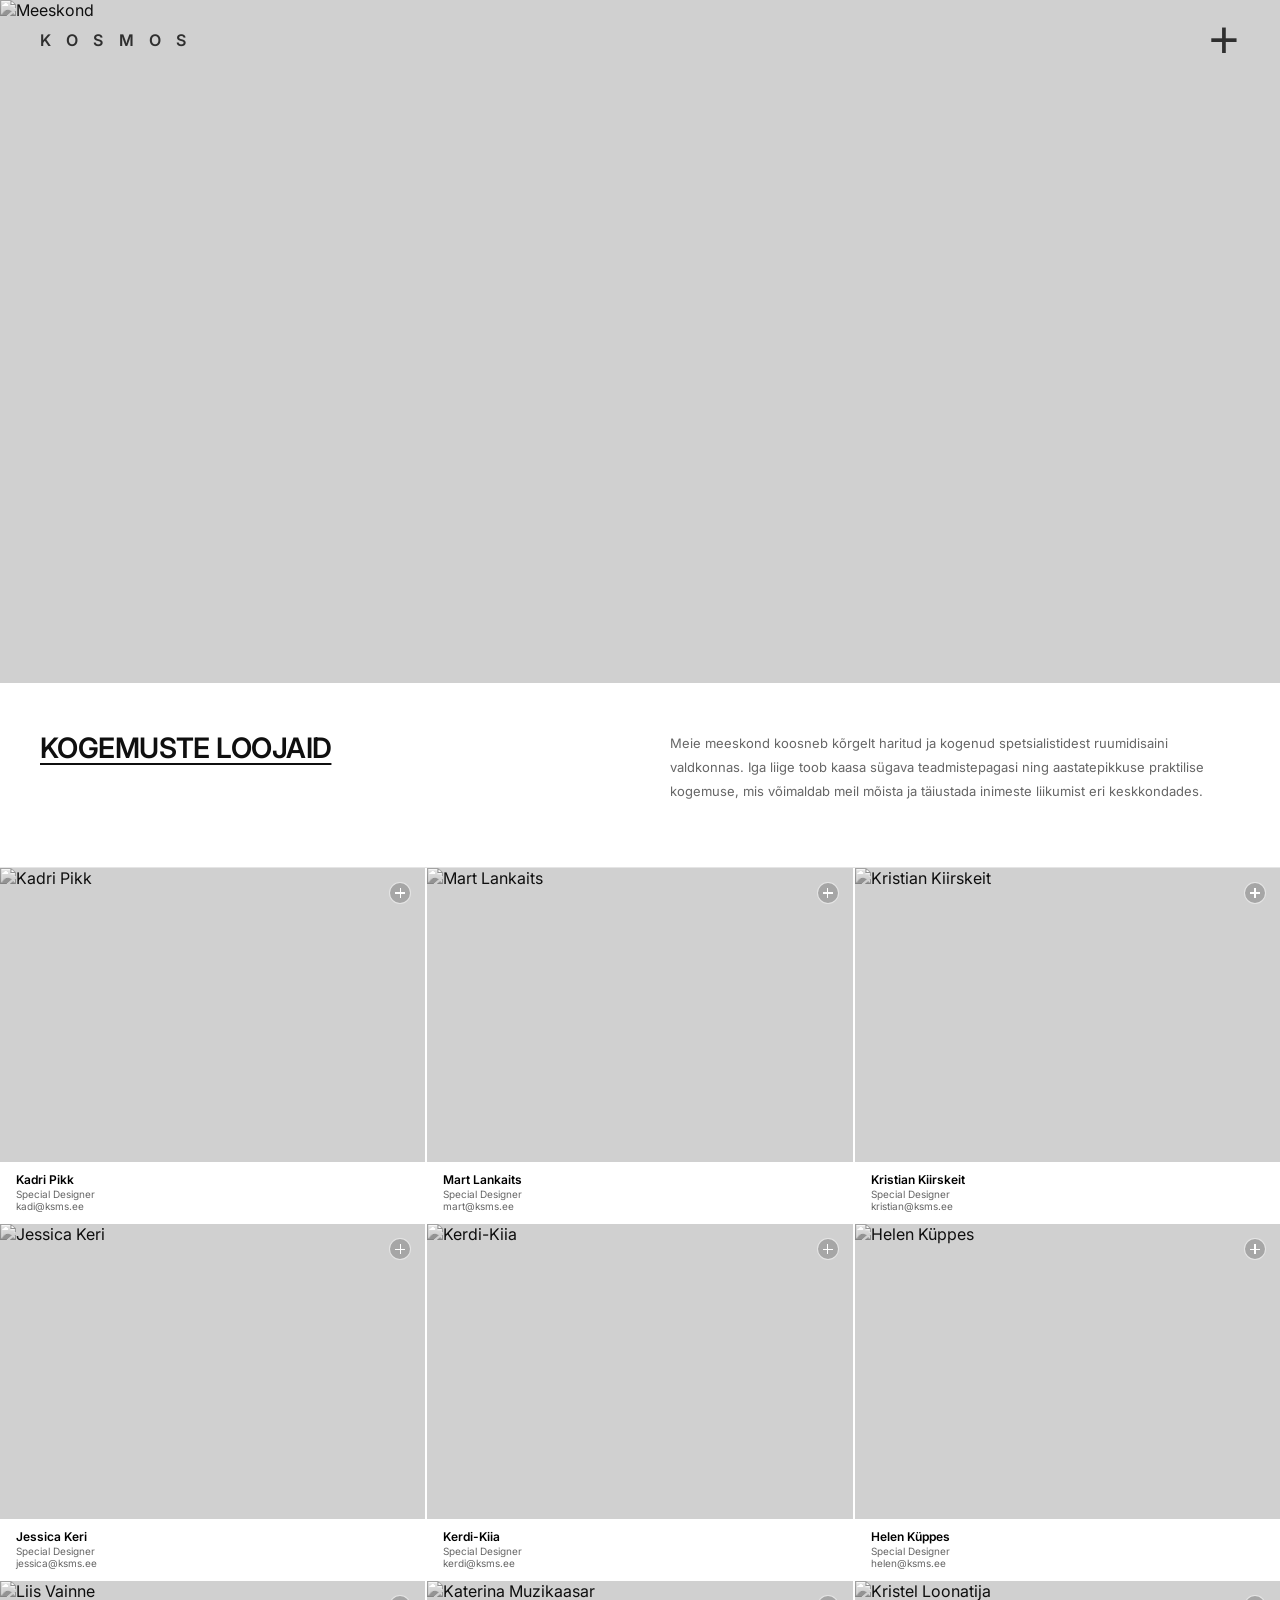
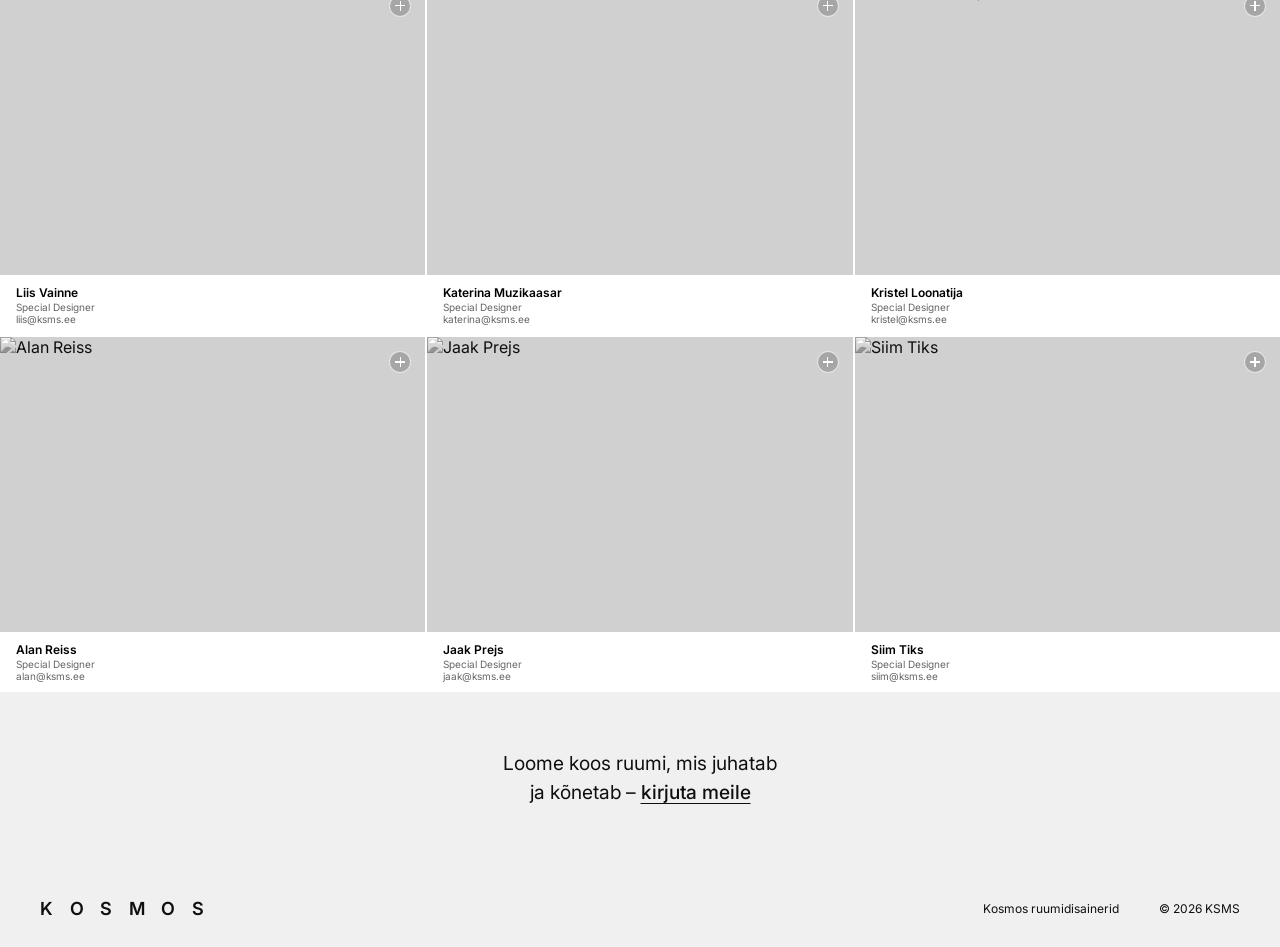
==== commit e4423ea5: "instagram link" ====
--- a/inimesed.html
+++ b/inimesed.html
@@ -4,6 +4,8 @@
 <meta charset="UTF-8">
 <meta name="viewport" content="width=device-width, initial-scale=1.0">
 <title>Inimesed — KOSMOS</title>
+<meta name="description" content="Kosmos lahendab viidasüsteemid, ruumi aktiveerimine, bränd ja lugu ruumis, näitused, ajutised ruumilahendused ja ruumiinstallatsioonid. Teenusedisain. Liikuvuse planeerimine. Graafiline disain. Vormidisain. Disainijuhtimine.">
+<meta name="author" content="Mart Lankots, Kadri Pukk">
 <link rel="stylesheet" href="assets/kosmos.css">
 </head>
 <body>
@@ -23,7 +25,7 @@
   </nav>
   <div class="menu-contact">
     <div class="contact-block"><strong>KSMS OÜ</strong> Saarineni maja<br>Pärnu mnt 10, 10148 Tallinn<br>B korpus, 4 korrus</div>
-    <div class="contact-block"><a href="https://www.linkedin.com/company/kosmos-ruumidisainerid">LinkedIn</a><br><a href="#">Instagram</a></div>
+    <div class="contact-block"><a href="https://www.linkedin.com/company/kosmos-ruumidisainerid">LinkedIn</a><br><a href="https://www.instagram.com/kosmos.ruumidisainerid/">Instagram</a></div>
     <div class="contact-block"><strong>Mart Lankots</strong> 5645 6777<br><a href="mailto:mart@ksms.ee">mart@ksms.ee</a></div>
     <div class="contact-block"><strong>Kadri Pukk</strong> 5333 7278<br><a href="mailto:kadri@ksms.ee">kadri@ksms.ee</a></div>
   </div>
--- a/assets/kosmos.css
+++ b/assets/kosmos.css
@@ -29,7 +29,7 @@
   mix-blend-mode: difference;
 }
 .logo {
-  font-size: 13px; letter-spacing: 0.35em; font-weight: 600;
+  font-size: 16px; letter-spacing: 0.35em; font-weight: 600;
   color: #fff; text-decoration: none;
 }
 .menu-btn {
@@ -39,10 +39,10 @@
 }
 .menu-btn:hover { opacity: 0.5; }
 .menu-symbol {
-  width: 24px; height: 24px;
+  width: 32px; height: 32px;
   border: 0 solid #fff; border-radius: 50%;
   display: flex; align-items: center; justify-content: center;
-  font-size: 32px; font-weight: 700; line-height: 1;
+  font-size: 52px; font-weight: 500; line-height: 1;
   transition: transform 0.4s cubic-bezier(0.77,0,0.175,1);
 }
 .menu-btn.open .menu-symbol { transform: rotate(45deg); }
@@ -60,19 +60,19 @@
 .menu-overlay.open { transform: translateX(0); }
 .menu-nav-links { display: flex; flex-direction: column; margin-bottom: 40px; }
 .menu-nav-links a {
-  display: block; font-size: 24px; font-weight: 600;
-  letter-spacing: -0.02em; color: #000; text-decoration: none;
-  line-height: 1.15; border-bottom: 1px solid rgba(0,0,0,0.1);
-  padding: 14px 0; text-align: left;
+  display: block; font-size: 24px; font-weight: 500;
+  color: #000; text-decoration: none;
+  line-height: 1.15; border-bottom: 0px solid rgba(0,0,0,0.1);
+  padding: 12px 0; text-align: left;
 }
 .menu-nav-links a:first-child { border-top: 0px solid rgba(0,0,0,0.1); }
 .menu-nav-links a:hover { text-decoration: underline; text-underline-offset: 4px; text-decoration-thickness: 2px; }
 .menu-nav-links a.active { text-decoration: underline; text-underline-offset: 4px; }
 .menu-contact {
-  font-size: 16px; line-height: 2; color: var(--text-muted);
+  font-size: 14px; line-height: 1.5; color: var(--black);
   border-top: 0px solid var(--border); padding-top: 32px;
 }
-.menu-contact strong { color: #000; display: block; margin-bottom: 2px; font-weight: 600; font-size: 16px; letter-spacing: 0.05em; }
+.menu-contact strong { color: #000; display: block; margin-bottom: 2px; font-weight: 600; font-size: 14px; letter-spacing: 0.05em; }
 .menu-contact .contact-block { margin-bottom: 20px; }
 .menu-contact a { color: var(--black); text-decoration: none; }
 .menu-contact a:hover { color: #000; }
@@ -108,7 +108,7 @@
   background: var(--footer-bg); padding: 60px 30px;
   text-align: center; border-top: 0px solid var(--border);
 }
-.footer-cta p { font-size: clamp(13px,1.5vw,30px); line-height: 1.2; color: var(--black); margin-bottom: 6px; }
+.footer-cta p { font-size: clamp(13px,1.5vw,24px); line-height: 1.2; color: var(--black); margin-bottom: 6px; }
 .footer-cta a { color: var(--black); text-decoration: underline; text-underline-offset: 4px; font-weight: 500; }
 
 
@@ -118,9 +118,9 @@
   display: flex; justify-content: space-between; align-items: center;
   border-top: 0px solid var(--border);
 }
-footer .logo-footer { font-size: 13px; letter-spacing: 0.35em; font-weight: 600; color: var(--black); }
+footer .logo-footer { font-size: 18px; letter-spacing: 0.35em; font-weight: 600; color: var(--black); }
 footer .footer-right { display: flex; gap: 40px; }
-footer .footer-right span { font-size: 11px; font-weight: 400; }
+footer .footer-right span { font-size: 12px; font-weight: 400; }
 
 /* ── SCROLL REVEAL ── */
 .reveal { opacity: 0; transform: translateY(20px); transition: opacity 0.6s ease, transform 0.6s ease; }
@@ -133,13 +133,13 @@
   border-top: 1px solid var(--border);
 }
 .about-link {
-  font-size: 13px; color: var(--black);
+  font-size: 16px; color: var(--black);
   text-decoration: none; font-weight: 500;
   display: inline-flex; align-items: center; gap: 8px;
   transition: gap 0.2s;
 }
 .about-link:hover { gap: 14px; }
-.about-text { font-size: 12.5px; line-height: 1.8; color: var(--black); }
+.about-text { font-size: 16px; line-height: 1.8; color: var(--black); }
 .about-text p + p { margin-top: 16px; }
 
 /* ══════════════════════════════
@@ -161,15 +161,15 @@
   font-size: clamp(18px, 2.8vw, 44px);
   font-weight: 600; line-height: 1.25; letter-spacing: -0.02em;
   text-transform: uppercase; text-decoration: underline;
-  text-underline-offset: 6px; text-decoration-thickness: 2px; color: var(--black);
+  text-underline-offset: 4px; text-decoration-thickness: 2px; color: var(--black);
 }
 .projects-grid-home {
   padding: 0 40px 40px;
   display: grid; grid-template-columns: 1fr 1fr; gap: 2px;
 }
-.all-projects { padding: 48px 40px; border-top: 1px solid var(--border); }
+.all-projects { padding: 48px 40px; border-top: 0px solid var(--border); }
 .all-projects a {
-  font-size: 13px; color: var(--black); font-weight: 500;
+  font-size: 16px; color: var(--black); font-weight: 500;
   text-decoration: none; display: inline-flex; align-items: center; gap: 10px; transition: gap 0.2s;
 }
 .all-projects a:hover { gap: 18px; }
@@ -213,8 +213,8 @@
 }
 .project-item:hover img { transform: scale(1.04); filter: grayscale(0%); }
 .project-caption { position: absolute; bottom: 0; left: 0; right: 0; padding: 10px 16px; background: #fff; }
-.project-tag { font-size: 9px; letter-spacing: 0.15em; text-transform: uppercase; color: #000; margin-bottom: 2px; }
-.project-name { font-size: 13px; font-weight: 600; color: #000; }
+.project-tag { font-size: 12px; letter-spacing: 0.15em; text-transform: uppercase; color: #000; margin-bottom: 2px; }
+.project-name { font-size: 14px; font-weight: 500; color: #000; }
 .project-item.hidden { display: none; }
 
 /* ══════════════════════════════
@@ -237,7 +237,7 @@
 .hero-image:hover img { filter: grayscale(0%); }
 
 .project-intro { display: grid; grid-template-columns: 1fr 1fr; gap: 60px; padding: 48px 40px 56px; border-bottom: 1px solid var(--border); }
-.project-intro-left h1 { font-size: clamp(22px, 3vw, 30px); font-weight: 700; letter-spacing: -0.025em; line-height: 1.1; text-transform: uppercase; text-decoration: underline; text-underline-offset: 6px; text-decoration-thickness: 2px; color: var(--black); margin-bottom: 24px; }
+.project-intro-left h1 { font-size: clamp(22px, 3vw, 30px); font-weight: 700; letter-spacing: -0.025em; line-height: 1.1; text-transform: uppercase; text-decoration: underline; text-underline-offset: 4px; text-decoration-thickness: 2px; color: var(--black); margin-bottom: 24px; }
 .project-intro-left p { font-size: 13px; line-height: 1.85; color: var(--text-muted); max-width: 480px; }
 .project-intro-left p + p { margin-top: 14px; }
 .project-meta { display: grid; grid-template-columns: 1fr 1fr; gap: 28px 32px; align-content: start; padding-top: 4px; }
@@ -279,9 +279,9 @@
    PAGE: teenused.html
 ══════════════════════════════ */
 .hero-section { padding: 48px 40px 72px; border-bottom: 1px solid var(--border); }
-.hero-section h1 { font-size: clamp(22px, 3.5vw, 30px); font-weight: 600; line-height: 1.1; letter-spacing: -0.025em; text-transform: uppercase; text-decoration: underline; text-underline-offset: 6px; text-decoration-thickness: 2px; max-width: 520px; margin-bottom: 72px; }
+.hero-section h1 { font-size: clamp(22px, 3.5vw, 30px); font-weight: 600; line-height: 1.1; letter-spacing: -0.025em; text-transform: uppercase; text-decoration: underline; text-underline-offset: 4px; text-decoration-thickness: 2px; max-width: 520px; margin-bottom: 72px; }
 .services-headline { padding: 64px 40px 48px; border-bottom: 1px solid var(--border); }
-.services-headline h2 { font-size: clamp(18px, 2.8vw, 34px); font-weight: 600; line-height: 1.15; letter-spacing: -0.02em; text-transform: uppercase; text-decoration: underline; text-underline-offset: 6px; text-decoration-thickness: 2px; max-width: 600px; }
+.services-headline h2 { font-size: clamp(18px, 2.8vw, 34px); font-weight: 600; line-height: 1.15; letter-spacing: -0.02em; text-transform: uppercase; text-decoration: underline; text-underline-offset: 4px; text-decoration-thickness: 2px; max-width: 600px; }
 
 .accordion-list { border-bottom: 1px solid var(--border); }
 .accordion-item { border-top: 1px solid var(--border); }
@@ -361,11 +361,11 @@
 ══════════════════════════════ */
 .kontakt-page { padding-top: 100px; }
 .top-section { position: relative; padding: 56px 40px 80px; border-bottom: 1px solid var(--border); min-height: 260px; }
-.top-headline h1 { font-size: clamp(28px, 4.5vw, 44px); font-weight: 600; line-height: 1.05; letter-spacing: -0.03em; text-transform: uppercase; text-decoration: underline; text-underline-offset: 7px; text-decoration-thickness: 2px; color: var(--black); max-width: 55%; }
+.top-headline h1 { font-size: clamp(28px, 4.5vw, 44px); font-weight: 600; line-height: 1.05; letter-spacing: -0.02em; text-transform: uppercase; text-decoration: underline; text-underline-offset: 4px; text-decoration-thickness: 2px; color: var(--black); max-width: 55%; }
 .top-contacts { position: absolute; top: 56px; right: 40px; display: grid; grid-template-columns: 1fr 1fr; gap: 40px 48px; width: 42%; }
 .contact-person strong { display: block; font-size: 13px; font-weight: 600; color: var(--black); text-decoration: underline; text-underline-offset: 3px; margin-bottom: 6px; }
-.contact-person p { font-size: 13px; line-height: 1.8; color: var(--text-muted); }
-.contact-person a { color: var(--text-muted); text-decoration: none; }
+.contact-person p { font-size: 13px; line-height: 1.8; color: var(---black); }
+.contact-person a { color: var(--black); text-decoration: none; }
 .contact-person a:hover { color: var(--black); text-decoration: underline; text-underline-offset: 3px; }
 .social-links { font-size: 13px; line-height: 1.8; }
 .social-links a { display: block; color: var(--black); text-decoration: none; font-weight: 400; }
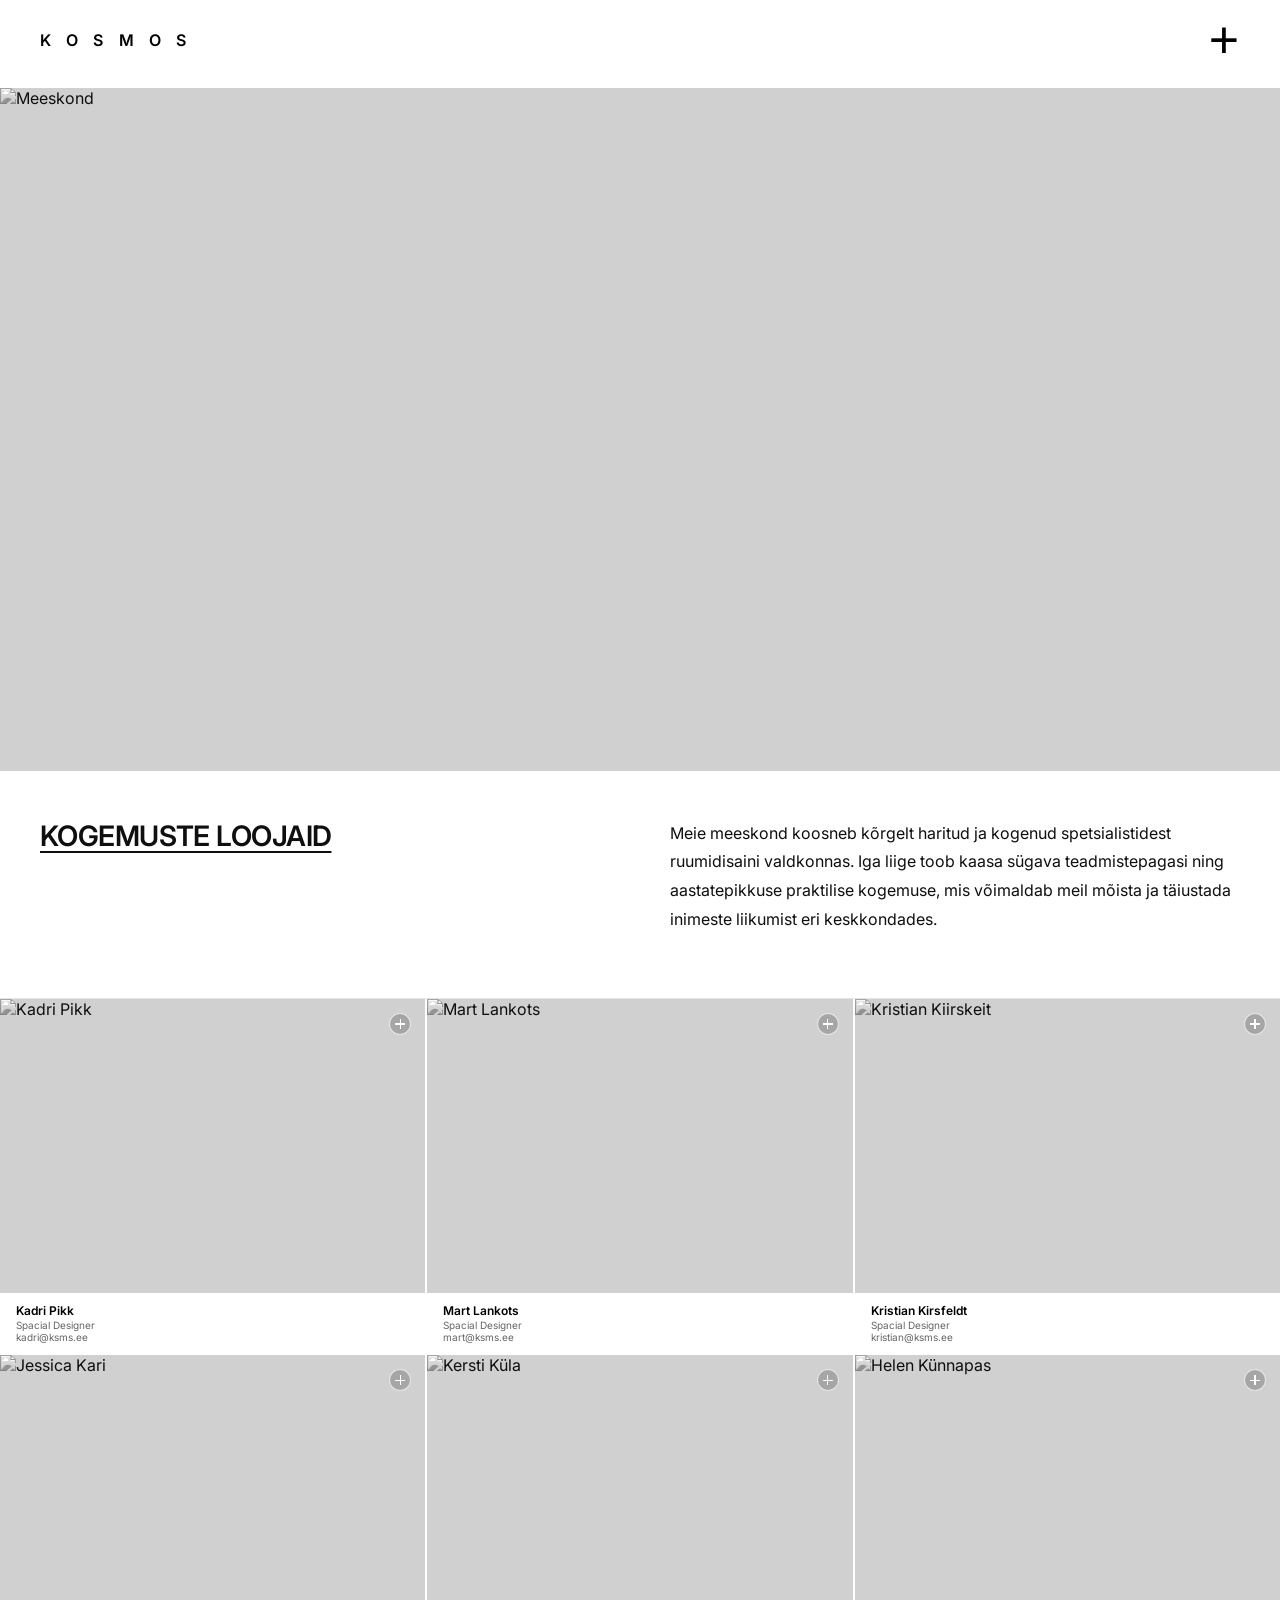
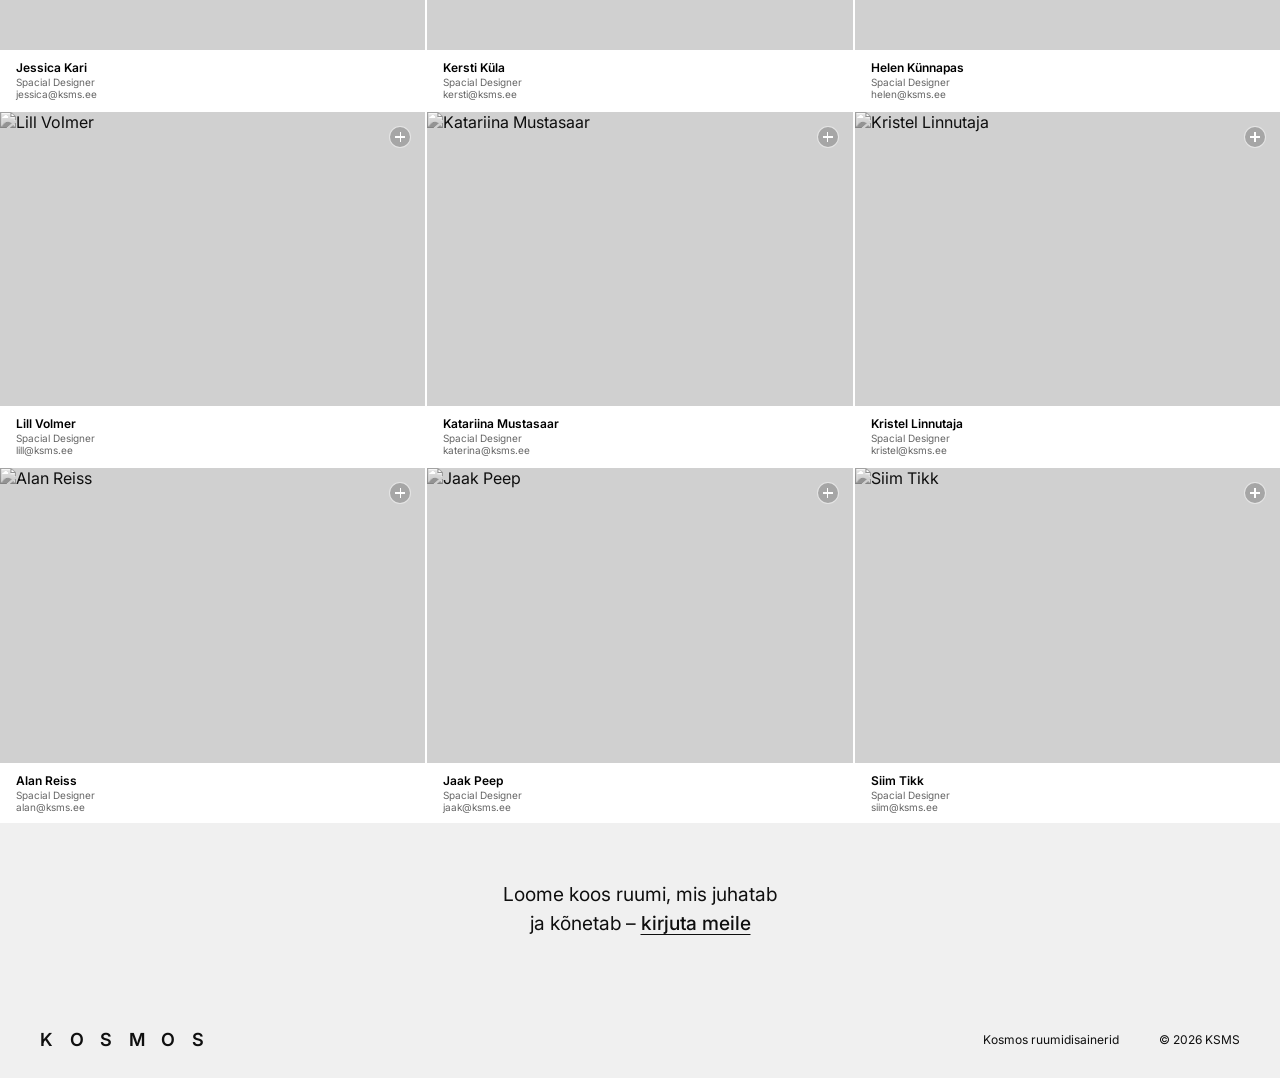
==== commit 49dd4513: "inimesed" ====
--- a/inimesed.html
+++ b/inimesed.html
@@ -6,6 +6,17 @@
 <title>Inimesed — KOSMOS</title>
 <meta name="description" content="Kosmos lahendab viidasüsteemid, ruumi aktiveerimine, bränd ja lugu ruumis, näitused, ajutised ruumilahendused ja ruumiinstallatsioonid. Teenusedisain. Liikuvuse planeerimine. Graafiline disain. Vormidisain. Disainijuhtimine.">
 <meta name="author" content="Mart Lankots, Kadri Pukk">
+
+<link rel="apple-touch-icon" sizes="180x180" href="https://www.ksms.ee/favicon/apple-touch-icon.png">
+<link rel="icon" type="image/png" sizes="32x32" href="https://www.ksms.ee/favicon/favicon-32x32.png">
+<link rel="icon" type="image/png" sizes="16x16" href="https://www.ksms.ee/favicon/favicon-16x16.png">
+<link rel="manifest" href="https://www.ksms.ee/favicon/site.webmanifest">
+
+<meta property="og:url" content="https://www.ksms.ee">
+<meta property="og:title" content="Edukate füüsiliste ruumide looja - Kosmos">
+<meta property="og:description" content="Kosmos lahendab viidasüsteemid, ruumi aktiveerimine, bränd ja lugu ruumis, näitused, ajutised ruumilahendused ja ruumiinstallatsioonid. Teenusedisain. Liikuvuse planeerimine. Graafiline disain. Vormidisain. Disainijuhtimine.">
+<meta property="og:image" content="https://www.ksms.ee/shutter1.jpg">
+
 <link rel="stylesheet" href="assets/kosmos.css">
 </head>
 <body>
@@ -40,80 +51,80 @@
 
   <div class="intro-section reveal">
     <h1>Kogemuste loojaid</h1>
-    <p class="intro-text">Meie meeskond koosneb kõrgelt haritud ja kogenud spetsialistidest ruumidisaini valdkonnas. Iga liige toob kaasa sügava teadmistepagasi ning aastatepikkuse praktilise kogemuse, mis võimaldab meil mõista ja täiustada inimeste liikumist eri keskkondades.</p>
+    <p class="about-text">Meie meeskond koosneb kõrgelt haritud ja kogenud spetsialistidest ruumidisaini valdkonnas. Iga liige toob kaasa sügava teadmistepagasi ning aastatepikkuse praktilise kogemuse, mis võimaldab meil mõista ja täiustada inimeste liikumist eri keskkondades.</p>
   </div>
 
   <div class="people-grid reveal" id="peopleGrid">
     <div class="person-card" data-person="kadri">
       <img src="https://upload.wikimedia.org/wikipedia/commons/thumb/0/0c/GoldenGateBridge-001.jpg/1280px-GoldenGateBridge-001.jpg" alt="Kadri Pikk" loading="lazy">
       <div class="person-expand"></div>
-      <div class="person-caption"><div class="person-name">Kadri Pikk</div><div class="person-role">Special Designer</div><div class="person-contact"><a href="mailto:kadi@ksms.ee">kadi@ksms.ee</a></div></div>
+      <div class="person-caption"><div class="person-name">Kadri Pikk</div><div class="person-role">Spacial Designer</div><div class="person-contact"><a href="mailto:kadri@ksms.ee">kadri@ksms.ee</a></div></div>
       <div class="person-bio-overlay"></div>
     </div>
     <div class="person-card" data-person="mart">
-      <img src="https://upload.wikimedia.org/wikipedia/commons/thumb/1/10/Empire_State_Building_%28aerial_view%29.jpg/1280px-Empire_State_Building_%28aerial_view%29.jpg" alt="Mart Lankaits" loading="lazy">
+      <img src="https://upload.wikimedia.org/wikipedia/commons/thumb/1/10/Empire_State_Building_%28aerial_view%29.jpg/1280px-Empire_State_Building_%28aerial_view%29.jpg" alt="Mart Lankots" loading="lazy">
       <div class="person-expand"></div>
-      <div class="person-caption"><div class="person-name">Mart Lankaits</div><div class="person-role">Special Designer</div><div class="person-contact"><a href="mailto:mart@ksms.ee">mart@ksms.ee</a></div></div>
+      <div class="person-caption"><div class="person-name">Mart Lankots</div><div class="person-role">Spacial Designer</div><div class="person-contact"><a href="mailto:mart@ksms.ee">mart@ksms.ee</a></div></div>
       <div class="person-bio-overlay"></div>
     </div>
     <div class="person-card" data-person="kristian">
       <img src="https://upload.wikimedia.org/wikipedia/commons/thumb/b/b9/Above_Gotham.jpg/1280px-Above_Gotham.jpg" alt="Kristian Kiirskeit" loading="lazy">
       <div class="person-expand"></div>
-      <div class="person-caption"><div class="person-name">Kristian Kiirskeit</div><div class="person-role">Special Designer</div><div class="person-contact"><a href="mailto:kristian@ksms.ee">kristian@ksms.ee</a></div></div>
+      <div class="person-caption"><div class="person-name">Kristian Kirsfeldt</div><div class="person-role">Spacial Designer</div><div class="person-contact"><a href="mailto:kristian@ksms.ee">kristian@ksms.ee</a></div></div>
       <div class="person-bio-overlay"></div>
     </div>
     <div class="person-card" data-person="jessica">
-      <img src="https://upload.wikimedia.org/wikipedia/commons/thumb/3/3a/Cat03.jpg/1280px-Cat03.jpg" alt="Jessica Keri" loading="lazy">
+      <img src="https://upload.wikimedia.org/wikipedia/commons/thumb/3/3a/Cat03.jpg/1280px-Cat03.jpg" alt="Jessica Kari" loading="lazy">
       <div class="person-expand"></div>
-      <div class="person-caption"><div class="person-name">Jessica Keri</div><div class="person-role">Special Designer</div><div class="person-contact"><a href="mailto:jessica@ksms.ee">jessica@ksms.ee</a></div></div>
+      <div class="person-caption"><div class="person-name">Jessica Kari</div><div class="person-role">Spacial Designer</div><div class="person-contact"><a href="mailto:jessica@ksms.ee">jessica@ksms.ee</a></div></div>
       <div class="person-bio-overlay"></div>
     </div>
     <div class="person-card" data-person="kerdi">
-      <img src="https://upload.wikimedia.org/wikipedia/commons/thumb/0/0c/GoldenGateBridge-001.jpg/1280px-GoldenGateBridge-001.jpg" alt="Kerdi-Kiia" loading="lazy">
+      <img src="https://upload.wikimedia.org/wikipedia/commons/thumb/0/0c/GoldenGateBridge-001.jpg/1280px-GoldenGateBridge-001.jpg" alt="Kersti Küla" loading="lazy">
       <div class="person-expand"></div>
-      <div class="person-caption"><div class="person-name">Kerdi-Kiia</div><div class="person-role">Special Designer</div><div class="person-contact"><a href="mailto:kerdi@ksms.ee">kerdi@ksms.ee</a></div></div>
+      <div class="person-caption"><div class="person-name">Kersti Küla</div><div class="person-role">Spacial Designer</div><div class="person-contact"><a href="mailto:kerdi@ksms.ee">kersti@ksms.ee</a></div></div>
       <div class="person-bio-overlay"></div>
     </div>
     <div class="person-card" data-person="helen">
-      <img src="https://upload.wikimedia.org/wikipedia/commons/thumb/1/10/Empire_State_Building_%28aerial_view%29.jpg/1280px-Empire_State_Building_%28aerial_view%29.jpg" alt="Helen Küppes" loading="lazy">
+      <img src="https://upload.wikimedia.org/wikipedia/commons/thumb/1/10/Empire_State_Building_%28aerial_view%29.jpg/1280px-Empire_State_Building_%28aerial_view%29.jpg" alt="Helen Künnapas" loading="lazy">
       <div class="person-expand"></div>
-      <div class="person-caption"><div class="person-name">Helen Küppes</div><div class="person-role">Special Designer</div><div class="person-contact"><a href="mailto:helen@ksms.ee">helen@ksms.ee</a></div></div>
+      <div class="person-caption"><div class="person-name">Helen Künnapas</div><div class="person-role">Spacial Designer</div><div class="person-contact"><a href="mailto:helen@ksms.ee">helen@ksms.ee</a></div></div>
       <div class="person-bio-overlay"></div>
     </div>
     <div class="person-card" data-person="liis">
-      <img src="https://upload.wikimedia.org/wikipedia/commons/thumb/b/b9/Above_Gotham.jpg/1280px-Above_Gotham.jpg" alt="Liis Vainne" loading="lazy">
+      <img src="https://upload.wikimedia.org/wikipedia/commons/thumb/b/b9/Above_Gotham.jpg/1280px-Above_Gotham.jpg" alt="Lill Volmer" loading="lazy">
       <div class="person-expand"></div>
-      <div class="person-caption"><div class="person-name">Liis Vainne</div><div class="person-role">Special Designer</div><div class="person-contact"><a href="mailto:liis@ksms.ee">liis@ksms.ee</a></div></div>
+      <div class="person-caption"><div class="person-name">Lill Volmer</div><div class="person-role">Spacial Designer</div><div class="person-contact"><a href="mailto:lill@ksms.ee">lill@ksms.ee</a></div></div>
       <div class="person-bio-overlay"></div>
     </div>
     <div class="person-card" data-person="katerina">
-      <img src="https://upload.wikimedia.org/wikipedia/commons/thumb/3/3a/Cat03.jpg/1280px-Cat03.jpg" alt="Katerina Muzikaasar" loading="lazy">
+      <img src="https://upload.wikimedia.org/wikipedia/commons/thumb/3/3a/Cat03.jpg/1280px-Cat03.jpg" alt="Katariina Mustasaar" loading="lazy">
       <div class="person-expand"></div>
-      <div class="person-caption"><div class="person-name">Katerina Muzikaasar</div><div class="person-role">Special Designer</div><div class="person-contact"><a href="mailto:katerina@ksms.ee">katerina@ksms.ee</a></div></div>
+      <div class="person-caption"><div class="person-name">Katariina Mustasaar</div><div class="person-role">Spacial Designer</div><div class="person-contact"><a href="mailto:kateriina@ksms.ee">katerina@ksms.ee</a></div></div>
       <div class="person-bio-overlay"></div>
     </div>
     <div class="person-card" data-person="kristel">
-      <img src="https://upload.wikimedia.org/wikipedia/commons/thumb/0/0c/GoldenGateBridge-001.jpg/1280px-GoldenGateBridge-001.jpg" alt="Kristel Loonatija" loading="lazy">
+      <img src="https://upload.wikimedia.org/wikipedia/commons/thumb/0/0c/GoldenGateBridge-001.jpg/1280px-GoldenGateBridge-001.jpg" alt="Kristel Linnutaja" loading="lazy">
       <div class="person-expand"></div>
-      <div class="person-caption"><div class="person-name">Kristel Loonatija</div><div class="person-role">Special Designer</div><div class="person-contact"><a href="mailto:kristel@ksms.ee">kristel@ksms.ee</a></div></div>
+      <div class="person-caption"><div class="person-name">Kristel Linnutaja</div><div class="person-role">Spacial Designer</div><div class="person-contact"><a href="mailto:kristel@ksms.ee">kristel@ksms.ee</a></div></div>
       <div class="person-bio-overlay"></div>
     </div>
     <div class="person-card" data-person="alan">
       <img src="https://upload.wikimedia.org/wikipedia/commons/thumb/1/10/Empire_State_Building_%28aerial_view%29.jpg/1280px-Empire_State_Building_%28aerial_view%29.jpg" alt="Alan Reiss" loading="lazy">
       <div class="person-expand"></div>
-      <div class="person-caption"><div class="person-name">Alan Reiss</div><div class="person-role">Special Designer</div><div class="person-contact"><a href="mailto:alan@ksms.ee">alan@ksms.ee</a></div></div>
+      <div class="person-caption"><div class="person-name">Alan Reiss</div><div class="person-role">Spacial Designer</div><div class="person-contact"><a href="mailto:alan@ksms.ee">alan@ksms.ee</a></div></div>
       <div class="person-bio-overlay"></div>
     </div>
     <div class="person-card" data-person="jaak">
-      <img src="https://upload.wikimedia.org/wikipedia/commons/thumb/b/b9/Above_Gotham.jpg/1280px-Above_Gotham.jpg" alt="Jaak Prejs" loading="lazy">
+      <img src="https://upload.wikimedia.org/wikipedia/commons/thumb/b/b9/Above_Gotham.jpg/1280px-Above_Gotham.jpg" alt="Jaak Peep" loading="lazy">
       <div class="person-expand"></div>
-      <div class="person-caption"><div class="person-name">Jaak Prejs</div><div class="person-role">Special Designer</div><div class="person-contact"><a href="mailto:jaak@ksms.ee">jaak@ksms.ee</a></div></div>
+      <div class="person-caption"><div class="person-name">Jaak Peep</div><div class="person-role">Spacial Designer</div><div class="person-contact"><a href="mailto:jaak@ksms.ee">jaak@ksms.ee</a></div></div>
       <div class="person-bio-overlay"></div>
     </div>
     <div class="person-card" data-person="siim">
-      <img src="https://upload.wikimedia.org/wikipedia/commons/thumb/3/3a/Cat03.jpg/1280px-Cat03.jpg" alt="Siim Tiks" loading="lazy">
+      <img src="https://upload.wikimedia.org/wikipedia/commons/thumb/3/3a/Cat03.jpg/1280px-Cat03.jpg" alt="Siim Tikk" loading="lazy">
       <div class="person-expand"></div>
-      <div class="person-caption"><div class="person-name">Siim Tiks</div><div class="person-role">Special Designer</div><div class="person-contact"><a href="mailto:siim@ksms.ee">siim@ksms.ee</a></div></div>
+      <div class="person-caption"><div class="person-name">Siim Tikk</div><div class="person-role">Spacial Designer</div><div class="person-contact"><a href="mailto:siim@ksms.ee">siim@ksms.ee</a></div></div>
       <div class="person-bio-overlay"></div>
     </div>
   </div>
--- a/assets/kosmos.css
+++ b/assets/kosmos.css
@@ -177,7 +177,7 @@
 /* ══════════════════════════════
    PAGE: projektid.html
 ══════════════════════════════ */
-/* .page-content { padding-top: 88px; } */
+.page-content { padding-top: 88px; }
 .page-header {
   display: flex; align-items: flex-start; justify-content: space-between;
   gap: 40px; padding: 28px 40px 24px; border-bottom: 1px solid var(--border);
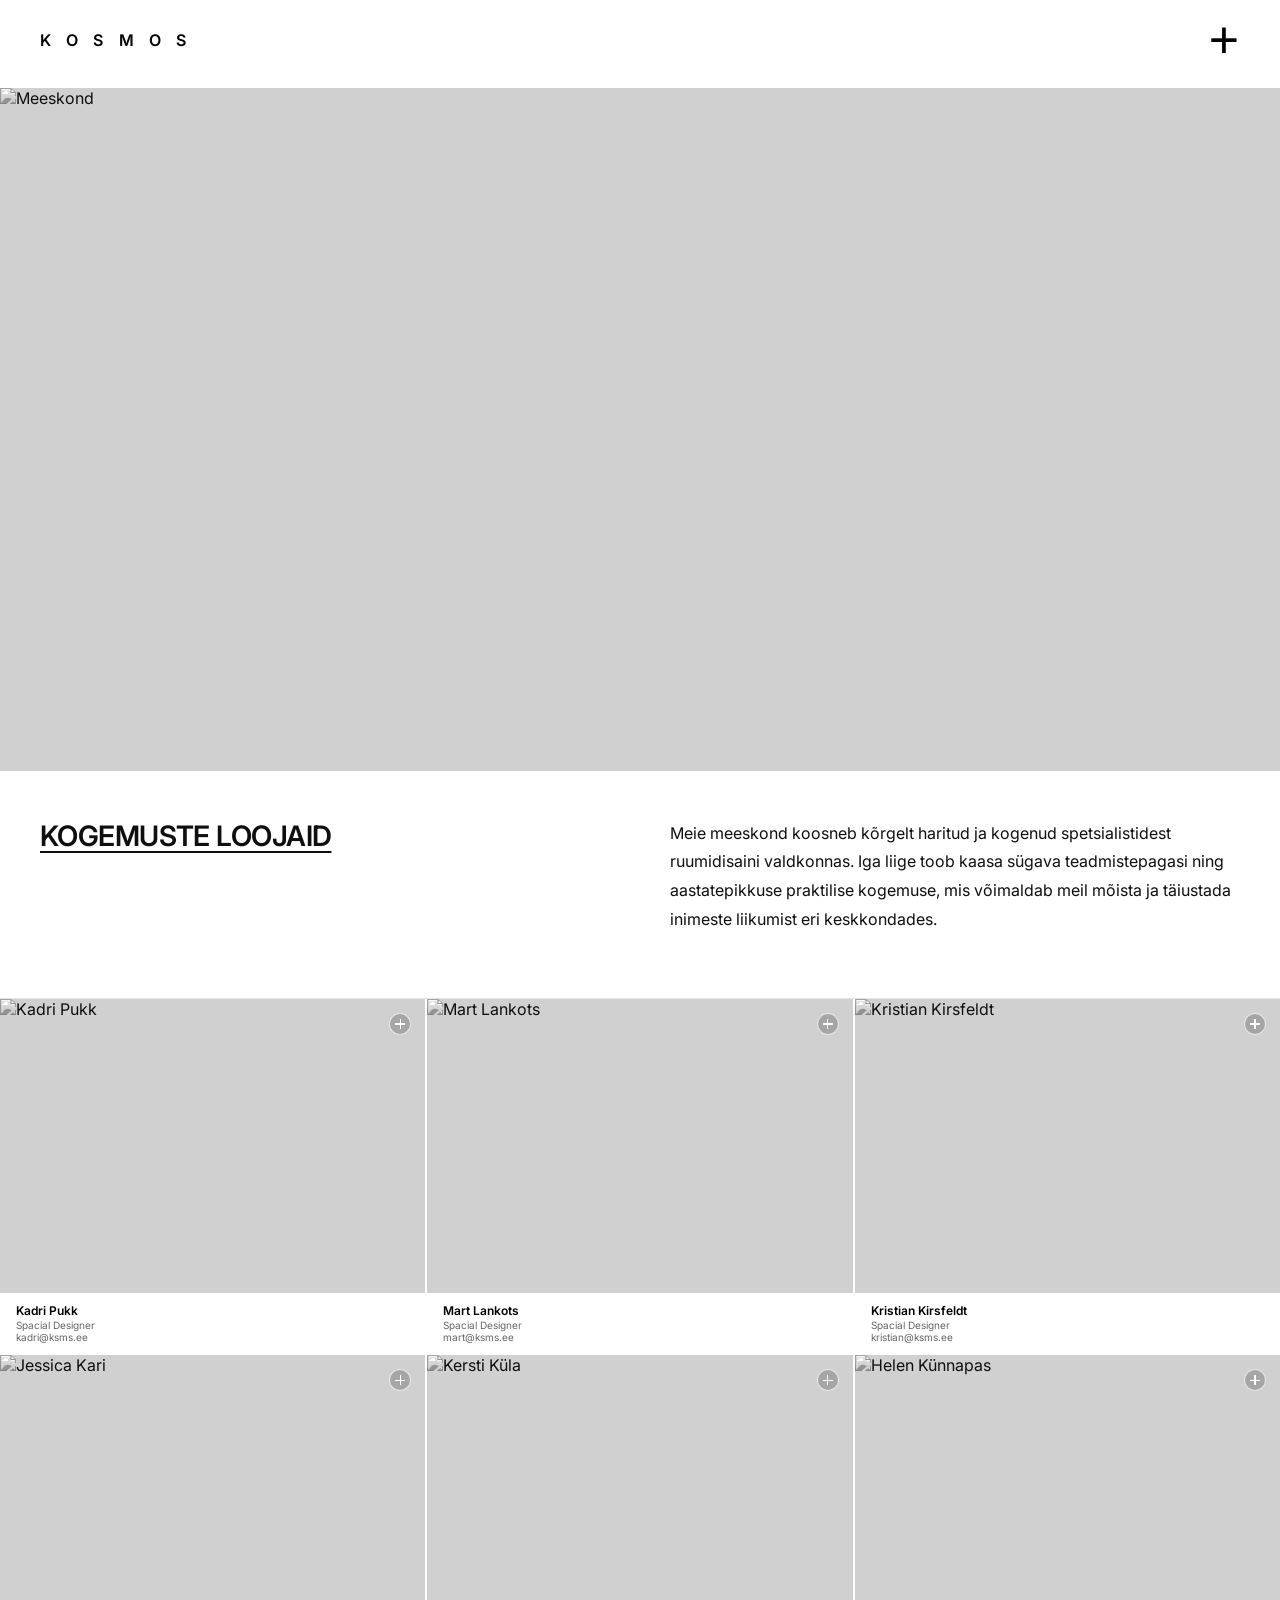
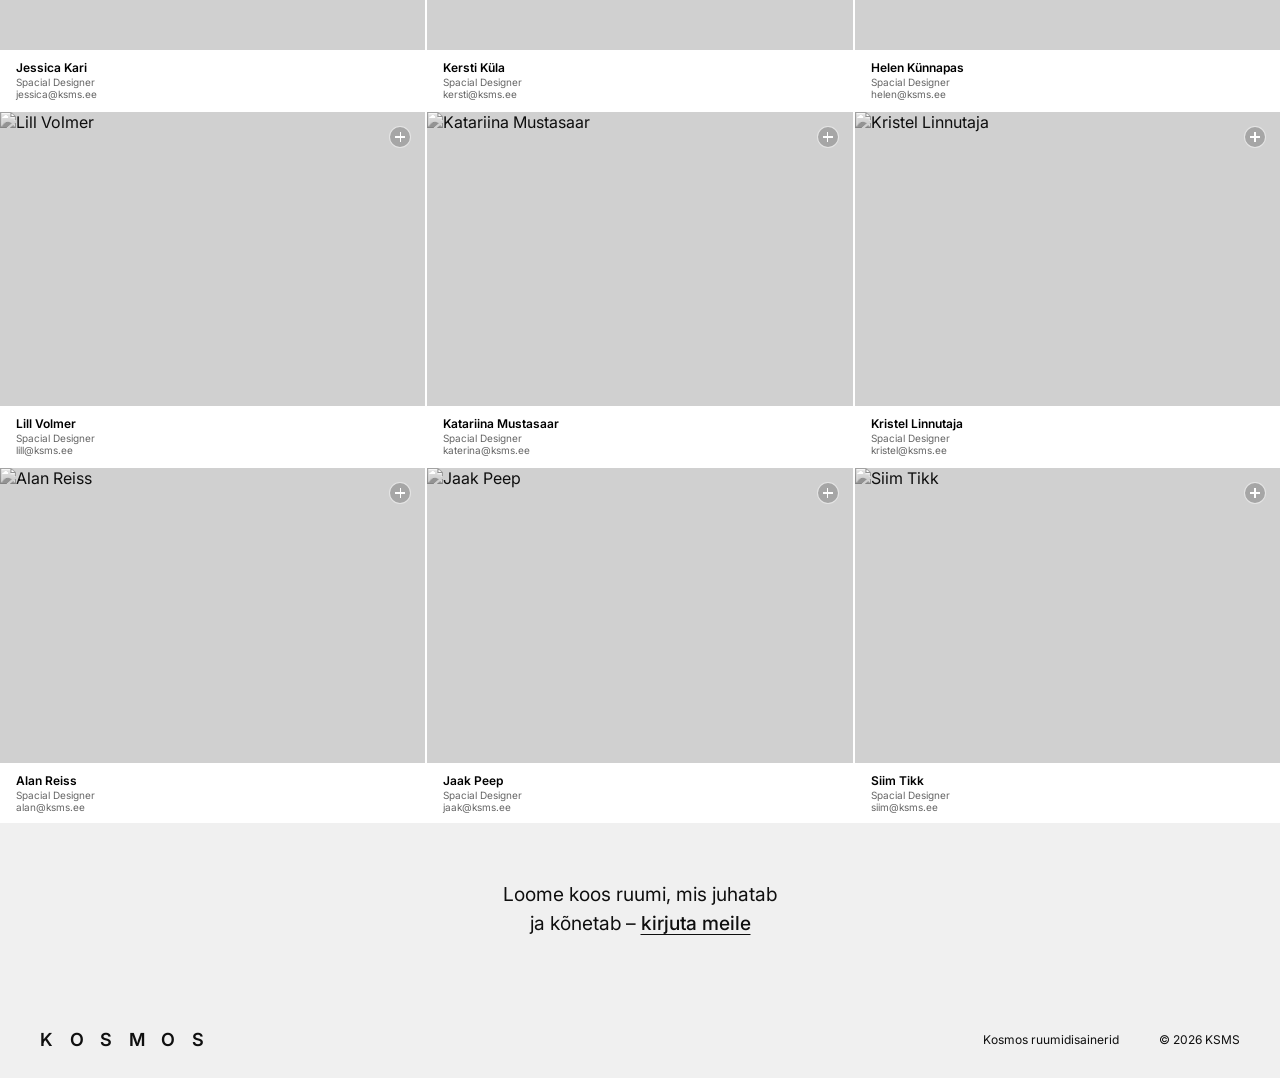
==== commit b608d83a: "inimesed" ====
--- a/inimesed.html
+++ b/inimesed.html
@@ -56,9 +56,9 @@
 
   <div class="people-grid reveal" id="peopleGrid">
     <div class="person-card" data-person="kadri">
-      <img src="https://upload.wikimedia.org/wikipedia/commons/thumb/0/0c/GoldenGateBridge-001.jpg/1280px-GoldenGateBridge-001.jpg" alt="Kadri Pikk" loading="lazy">
+      <img src="https://upload.wikimedia.org/wikipedia/commons/thumb/0/0c/GoldenGateBridge-001.jpg/1280px-GoldenGateBridge-001.jpg" alt="Kadri Pukk" loading="lazy">
       <div class="person-expand"></div>
-      <div class="person-caption"><div class="person-name">Kadri Pikk</div><div class="person-role">Spacial Designer</div><div class="person-contact"><a href="mailto:kadri@ksms.ee">kadri@ksms.ee</a></div></div>
+      <div class="person-caption"><div class="person-name">Kadri Pukk</div><div class="person-role">Spacial Designer</div><div class="person-contact"><a href="mailto:kadri@ksms.ee">kadri@ksms.ee</a></div></div>
       <div class="person-bio-overlay"></div>
     </div>
     <div class="person-card" data-person="mart">
@@ -68,7 +68,7 @@
       <div class="person-bio-overlay"></div>
     </div>
     <div class="person-card" data-person="kristian">
-      <img src="https://upload.wikimedia.org/wikipedia/commons/thumb/b/b9/Above_Gotham.jpg/1280px-Above_Gotham.jpg" alt="Kristian Kiirskeit" loading="lazy">
+      <img src="https://upload.wikimedia.org/wikipedia/commons/thumb/b/b9/Above_Gotham.jpg/1280px-Above_Gotham.jpg" alt="Kristian Kirsfeldt" loading="lazy">
       <div class="person-expand"></div>
       <div class="person-caption"><div class="person-name">Kristian Kirsfeldt</div><div class="person-role">Spacial Designer</div><div class="person-contact"><a href="mailto:kristian@ksms.ee">kristian@ksms.ee</a></div></div>
       <div class="person-bio-overlay"></div>
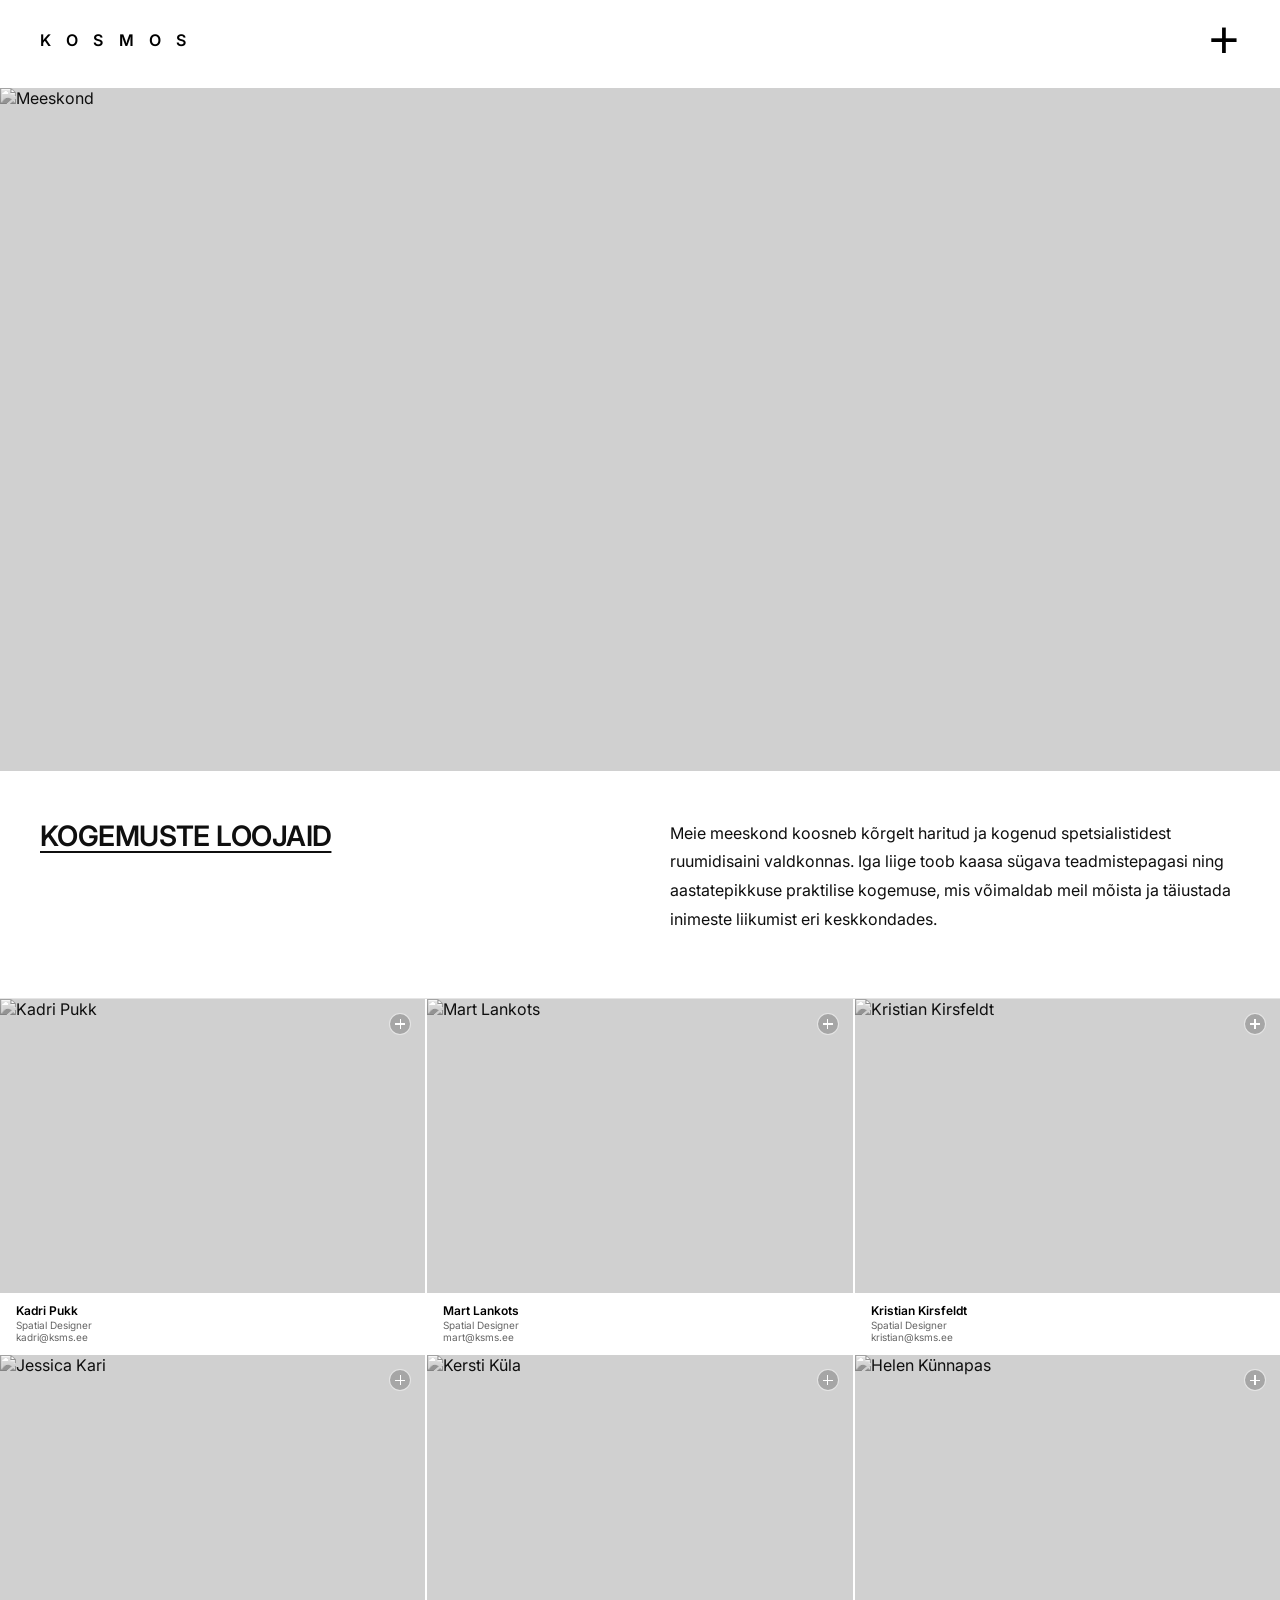
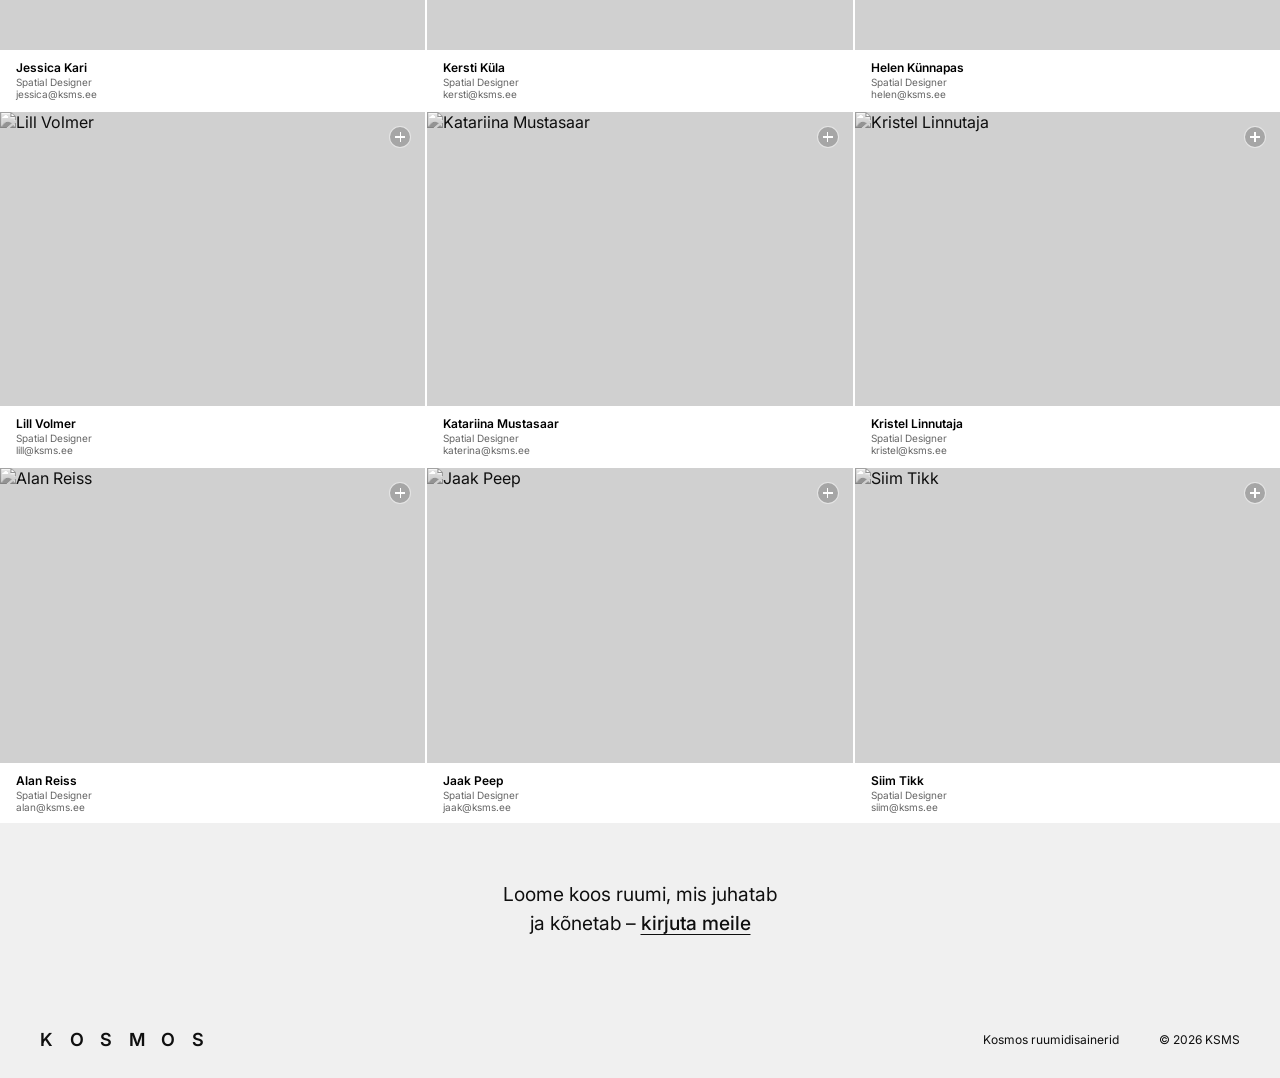
==== commit 1780be38: "inimesed spatial" ====
--- a/inimesed.html
+++ b/inimesed.html
@@ -35,10 +35,10 @@
     <a href="kontakt.html">Kontakt</a>
   </nav>
   <div class="menu-contact">
-    <div class="contact-block"><strong>KSMS OÜ</strong> Saarineni maja<br>Pärnu mnt 10, 10148 Tallinn<br>B korpus, 4 korrus</div>
+    <div class="contact-block">KSMS OÜ<br><br>Saarineni maja<br>Pärnu mnt 10, 10148 Tallinn<br>B korpus, 4 korrus</div>
     <div class="contact-block"><a href="https://www.linkedin.com/company/kosmos-ruumidisainerid">LinkedIn</a><br><a href="https://www.instagram.com/kosmos.ruumidisainerid/">Instagram</a></div>
-    <div class="contact-block"><strong>Mart Lankots</strong> 5645 6777<br><a href="mailto:mart@ksms.ee">mart@ksms.ee</a></div>
-    <div class="contact-block"><strong>Kadri Pukk</strong> 5333 7278<br><a href="mailto:kadri@ksms.ee">kadri@ksms.ee</a></div>
+    <div class="contact-block">Mart Lankots<br>5645 6777<br><a href="mailto:mart@ksms.ee">mart@ksms.ee</a></div>
+    <div class="contact-block">Kadri Pukk<br>5333 7278<br><a href="mailto:kadri@ksms.ee">kadri@ksms.ee</a></div>
   </div>
 </div>
 <div class="menu-backdrop" id="menuBackdrop"></div>
@@ -58,73 +58,73 @@
     <div class="person-card" data-person="kadri">
       <img src="https://upload.wikimedia.org/wikipedia/commons/thumb/0/0c/GoldenGateBridge-001.jpg/1280px-GoldenGateBridge-001.jpg" alt="Kadri Pukk" loading="lazy">
       <div class="person-expand"></div>
-      <div class="person-caption"><div class="person-name">Kadri Pukk</div><div class="person-role">Spacial Designer</div><div class="person-contact"><a href="mailto:kadri@ksms.ee">kadri@ksms.ee</a></div></div>
+      <div class="person-caption"><div class="person-name">Kadri Pukk</div><div class="person-role">Spatial Designer</div><div class="person-contact"><a href="mailto:kadri@ksms.ee">kadri@ksms.ee</a></div></div>
       <div class="person-bio-overlay"></div>
     </div>
     <div class="person-card" data-person="mart">
       <img src="https://upload.wikimedia.org/wikipedia/commons/thumb/1/10/Empire_State_Building_%28aerial_view%29.jpg/1280px-Empire_State_Building_%28aerial_view%29.jpg" alt="Mart Lankots" loading="lazy">
       <div class="person-expand"></div>
-      <div class="person-caption"><div class="person-name">Mart Lankots</div><div class="person-role">Spacial Designer</div><div class="person-contact"><a href="mailto:mart@ksms.ee">mart@ksms.ee</a></div></div>
+      <div class="person-caption"><div class="person-name">Mart Lankots</div><div class="person-role">Spatial Designer</div><div class="person-contact"><a href="mailto:mart@ksms.ee">mart@ksms.ee</a></div></div>
       <div class="person-bio-overlay"></div>
     </div>
     <div class="person-card" data-person="kristian">
       <img src="https://upload.wikimedia.org/wikipedia/commons/thumb/b/b9/Above_Gotham.jpg/1280px-Above_Gotham.jpg" alt="Kristian Kirsfeldt" loading="lazy">
       <div class="person-expand"></div>
-      <div class="person-caption"><div class="person-name">Kristian Kirsfeldt</div><div class="person-role">Spacial Designer</div><div class="person-contact"><a href="mailto:kristian@ksms.ee">kristian@ksms.ee</a></div></div>
+      <div class="person-caption"><div class="person-name">Kristian Kirsfeldt</div><div class="person-role">Spatial Designer</div><div class="person-contact"><a href="mailto:kristian@ksms.ee">kristian@ksms.ee</a></div></div>
       <div class="person-bio-overlay"></div>
     </div>
     <div class="person-card" data-person="jessica">
       <img src="https://upload.wikimedia.org/wikipedia/commons/thumb/3/3a/Cat03.jpg/1280px-Cat03.jpg" alt="Jessica Kari" loading="lazy">
       <div class="person-expand"></div>
-      <div class="person-caption"><div class="person-name">Jessica Kari</div><div class="person-role">Spacial Designer</div><div class="person-contact"><a href="mailto:jessica@ksms.ee">jessica@ksms.ee</a></div></div>
+      <div class="person-caption"><div class="person-name">Jessica Kari</div><div class="person-role">Spatial Designer</div><div class="person-contact"><a href="mailto:jessica@ksms.ee">jessica@ksms.ee</a></div></div>
       <div class="person-bio-overlay"></div>
     </div>
     <div class="person-card" data-person="kerdi">
       <img src="https://upload.wikimedia.org/wikipedia/commons/thumb/0/0c/GoldenGateBridge-001.jpg/1280px-GoldenGateBridge-001.jpg" alt="Kersti Küla" loading="lazy">
       <div class="person-expand"></div>
-      <div class="person-caption"><div class="person-name">Kersti Küla</div><div class="person-role">Spacial Designer</div><div class="person-contact"><a href="mailto:kerdi@ksms.ee">kersti@ksms.ee</a></div></div>
+      <div class="person-caption"><div class="person-name">Kersti Küla</div><div class="person-role">Spatial Designer</div><div class="person-contact"><a href="mailto:kerdi@ksms.ee">kersti@ksms.ee</a></div></div>
       <div class="person-bio-overlay"></div>
     </div>
     <div class="person-card" data-person="helen">
       <img src="https://upload.wikimedia.org/wikipedia/commons/thumb/1/10/Empire_State_Building_%28aerial_view%29.jpg/1280px-Empire_State_Building_%28aerial_view%29.jpg" alt="Helen Künnapas" loading="lazy">
       <div class="person-expand"></div>
-      <div class="person-caption"><div class="person-name">Helen Künnapas</div><div class="person-role">Spacial Designer</div><div class="person-contact"><a href="mailto:helen@ksms.ee">helen@ksms.ee</a></div></div>
+      <div class="person-caption"><div class="person-name">Helen Künnapas</div><div class="person-role">Spatial Designer</div><div class="person-contact"><a href="mailto:helen@ksms.ee">helen@ksms.ee</a></div></div>
       <div class="person-bio-overlay"></div>
     </div>
     <div class="person-card" data-person="liis">
       <img src="https://upload.wikimedia.org/wikipedia/commons/thumb/b/b9/Above_Gotham.jpg/1280px-Above_Gotham.jpg" alt="Lill Volmer" loading="lazy">
       <div class="person-expand"></div>
-      <div class="person-caption"><div class="person-name">Lill Volmer</div><div class="person-role">Spacial Designer</div><div class="person-contact"><a href="mailto:lill@ksms.ee">lill@ksms.ee</a></div></div>
+      <div class="person-caption"><div class="person-name">Lill Volmer</div><div class="person-role">Spatial Designer</div><div class="person-contact"><a href="mailto:lill@ksms.ee">lill@ksms.ee</a></div></div>
       <div class="person-bio-overlay"></div>
     </div>
     <div class="person-card" data-person="katerina">
       <img src="https://upload.wikimedia.org/wikipedia/commons/thumb/3/3a/Cat03.jpg/1280px-Cat03.jpg" alt="Katariina Mustasaar" loading="lazy">
       <div class="person-expand"></div>
-      <div class="person-caption"><div class="person-name">Katariina Mustasaar</div><div class="person-role">Spacial Designer</div><div class="person-contact"><a href="mailto:kateriina@ksms.ee">katerina@ksms.ee</a></div></div>
+      <div class="person-caption"><div class="person-name">Katariina Mustasaar</div><div class="person-role">Spatial Designer</div><div class="person-contact"><a href="mailto:kateriina@ksms.ee">katerina@ksms.ee</a></div></div>
       <div class="person-bio-overlay"></div>
     </div>
     <div class="person-card" data-person="kristel">
       <img src="https://upload.wikimedia.org/wikipedia/commons/thumb/0/0c/GoldenGateBridge-001.jpg/1280px-GoldenGateBridge-001.jpg" alt="Kristel Linnutaja" loading="lazy">
       <div class="person-expand"></div>
-      <div class="person-caption"><div class="person-name">Kristel Linnutaja</div><div class="person-role">Spacial Designer</div><div class="person-contact"><a href="mailto:kristel@ksms.ee">kristel@ksms.ee</a></div></div>
+      <div class="person-caption"><div class="person-name">Kristel Linnutaja</div><div class="person-role">Spatial Designer</div><div class="person-contact"><a href="mailto:kristel@ksms.ee">kristel@ksms.ee</a></div></div>
       <div class="person-bio-overlay"></div>
     </div>
     <div class="person-card" data-person="alan">
       <img src="https://upload.wikimedia.org/wikipedia/commons/thumb/1/10/Empire_State_Building_%28aerial_view%29.jpg/1280px-Empire_State_Building_%28aerial_view%29.jpg" alt="Alan Reiss" loading="lazy">
       <div class="person-expand"></div>
-      <div class="person-caption"><div class="person-name">Alan Reiss</div><div class="person-role">Spacial Designer</div><div class="person-contact"><a href="mailto:alan@ksms.ee">alan@ksms.ee</a></div></div>
+      <div class="person-caption"><div class="person-name">Alan Reiss</div><div class="person-role">Spatial Designer</div><div class="person-contact"><a href="mailto:alan@ksms.ee">alan@ksms.ee</a></div></div>
       <div class="person-bio-overlay"></div>
     </div>
     <div class="person-card" data-person="jaak">
       <img src="https://upload.wikimedia.org/wikipedia/commons/thumb/b/b9/Above_Gotham.jpg/1280px-Above_Gotham.jpg" alt="Jaak Peep" loading="lazy">
       <div class="person-expand"></div>
-      <div class="person-caption"><div class="person-name">Jaak Peep</div><div class="person-role">Spacial Designer</div><div class="person-contact"><a href="mailto:jaak@ksms.ee">jaak@ksms.ee</a></div></div>
+      <div class="person-caption"><div class="person-name">Jaak Peep</div><div class="person-role">Spatial Designer</div><div class="person-contact"><a href="mailto:jaak@ksms.ee">jaak@ksms.ee</a></div></div>
       <div class="person-bio-overlay"></div>
     </div>
     <div class="person-card" data-person="siim">
       <img src="https://upload.wikimedia.org/wikipedia/commons/thumb/3/3a/Cat03.jpg/1280px-Cat03.jpg" alt="Siim Tikk" loading="lazy">
       <div class="person-expand"></div>
-      <div class="person-caption"><div class="person-name">Siim Tikk</div><div class="person-role">Spacial Designer</div><div class="person-contact"><a href="mailto:siim@ksms.ee">siim@ksms.ee</a></div></div>
+      <div class="person-caption"><div class="person-name">Siim Tikk</div><div class="person-role">Spatial Designer</div><div class="person-contact"><a href="mailto:siim@ksms.ee">siim@ksms.ee</a></div></div>
       <div class="person-bio-overlay"></div>
     </div>
   </div>
--- a/assets/kosmos.css
+++ b/assets/kosmos.css
@@ -69,10 +69,10 @@
 .menu-nav-links a:hover { text-decoration: underline; text-underline-offset: 4px; text-decoration-thickness: 2px; }
 .menu-nav-links a.active { text-decoration: underline; text-underline-offset: 4px; }
 .menu-contact {
-  font-size: 14px; line-height: 1.5; color: var(--black);
+  font-size: 16px; line-height: 1.5; color: var(--black);
   border-top: 0px solid var(--border); padding-top: 32px;
 }
-.menu-contact strong { color: #000; display: block; margin-bottom: 2px; font-weight: 600; font-size: 14px; letter-spacing: 0.05em; }
+.menu-contact strong { color: #000; display: block; margin-bottom: 2px; font-weight: 600; font-size: 16px; letter-spacing: 0.05em; }
 .menu-contact .contact-block { margin-bottom: 20px; }
 .menu-contact a { color: var(--black); text-decoration: none; }
 .menu-contact a:hover { color: #000; }
@@ -129,8 +129,8 @@
 /* ── ABOUT ROW (shared across pages) ── */
 .about-row {
   display: grid; grid-template-columns: 1fr 1fr;
-  gap: 60px; padding: 40px 40px 80px;
-  border-top: 1px solid var(--border);
+  gap: 60px; padding: 40px 0 40px 0;
+  border-top: 0px solid var(--border);
 }
 .about-link {
   font-size: 16px; color: var(--black);
@@ -280,8 +280,8 @@
 ══════════════════════════════ */
 .hero-section { padding: 48px 40px 72px; border-bottom: 1px solid var(--border); }
 .hero-section h1 { font-size: clamp(22px, 3.5vw, 30px); font-weight: 600; line-height: 1.1; letter-spacing: -0.025em; text-transform: uppercase; text-decoration: underline; text-underline-offset: 4px; text-decoration-thickness: 2px; max-width: 520px; margin-bottom: 72px; }
-.services-headline { padding: 64px 40px 48px; border-bottom: 1px solid var(--border); }
-.services-headline h2 { font-size: clamp(18px, 2.8vw, 34px); font-weight: 600; line-height: 1.15; letter-spacing: -0.02em; text-transform: uppercase; text-decoration: underline; text-underline-offset: 4px; text-decoration-thickness: 2px; max-width: 600px; }
+.services-headline { padding: 64px 40px 30px; border-bottom: 1px solid var(--border); }
+.services-headline h2 { font-size: clamp(18px, 2.8vw, 30px); font-weight: 600; line-height: 1.15; letter-spacing: -0.02em; text-transform: uppercase; text-decoration: underline; text-underline-offset: 4px; text-decoration-thickness: 2px; max-width: 600px; }
 
 .accordion-list { border-bottom: 1px solid var(--border); }
 .accordion-item { border-top: 1px solid var(--border); }
